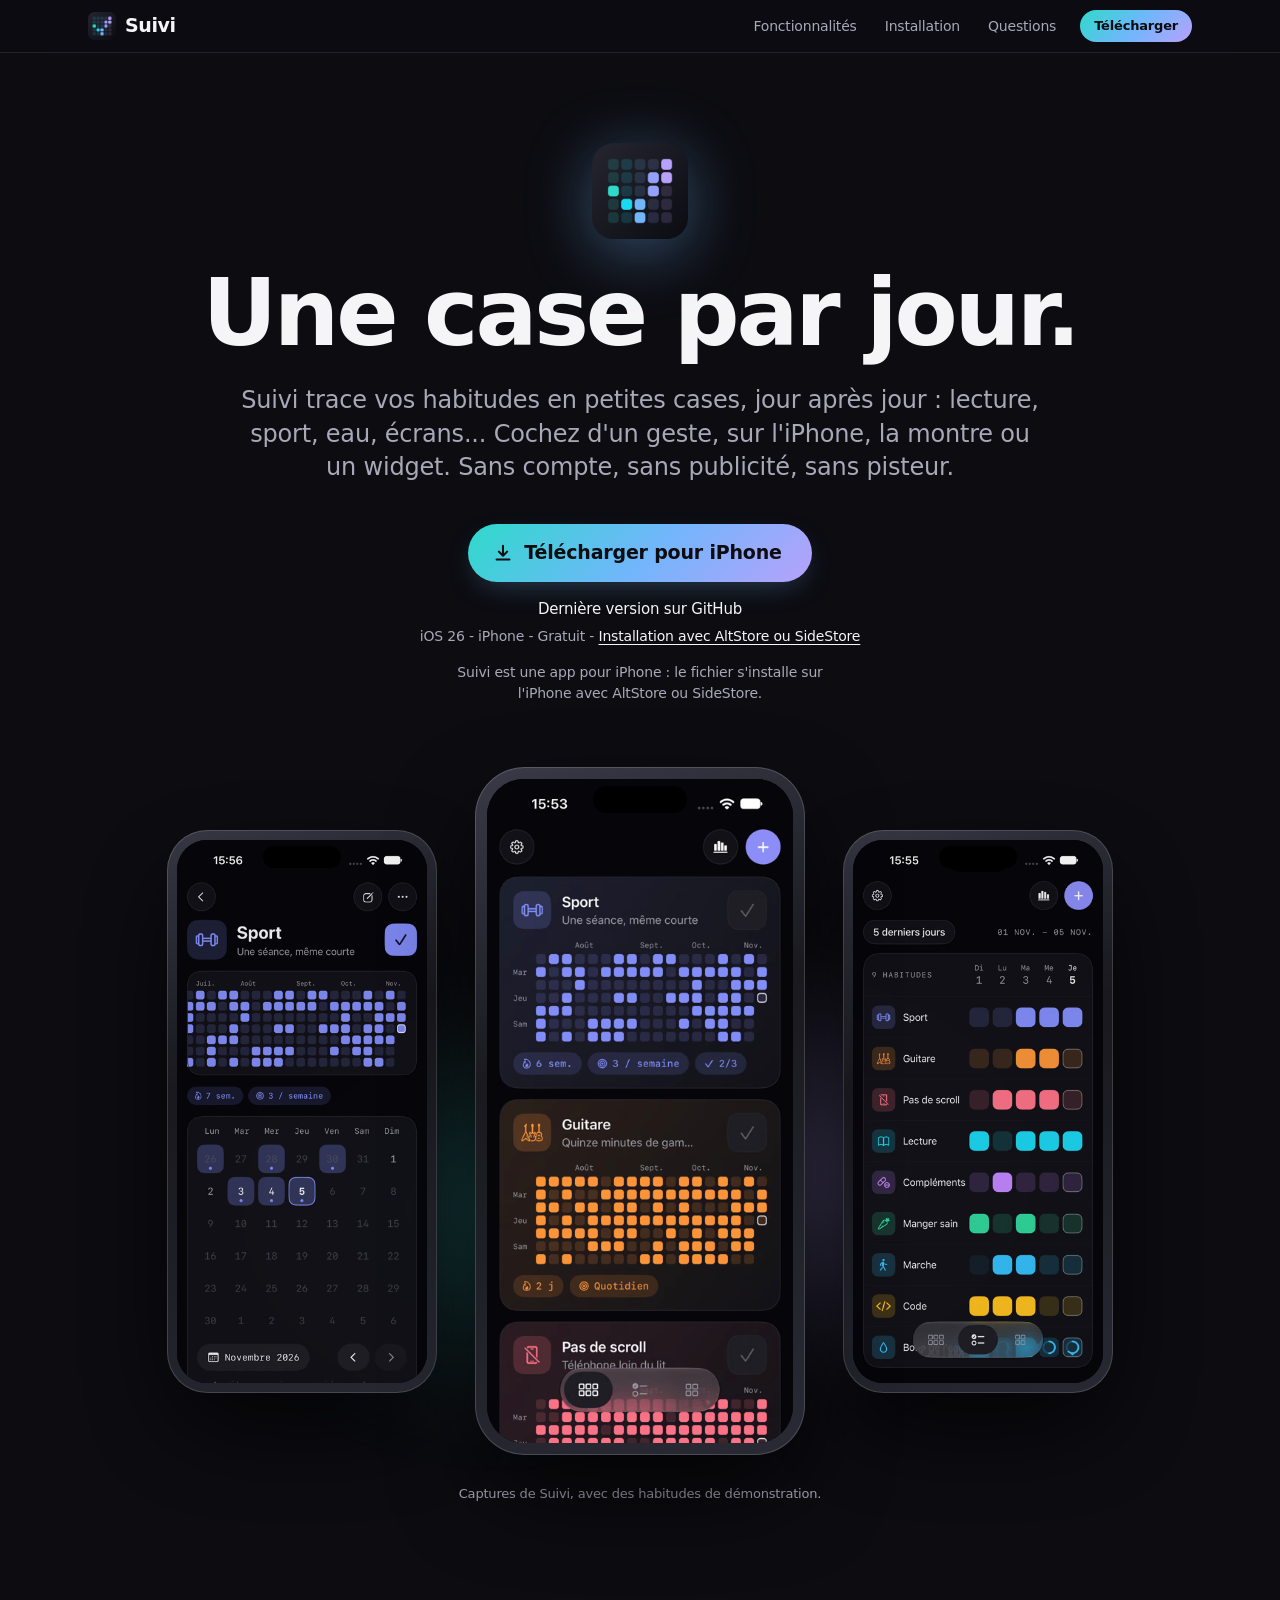
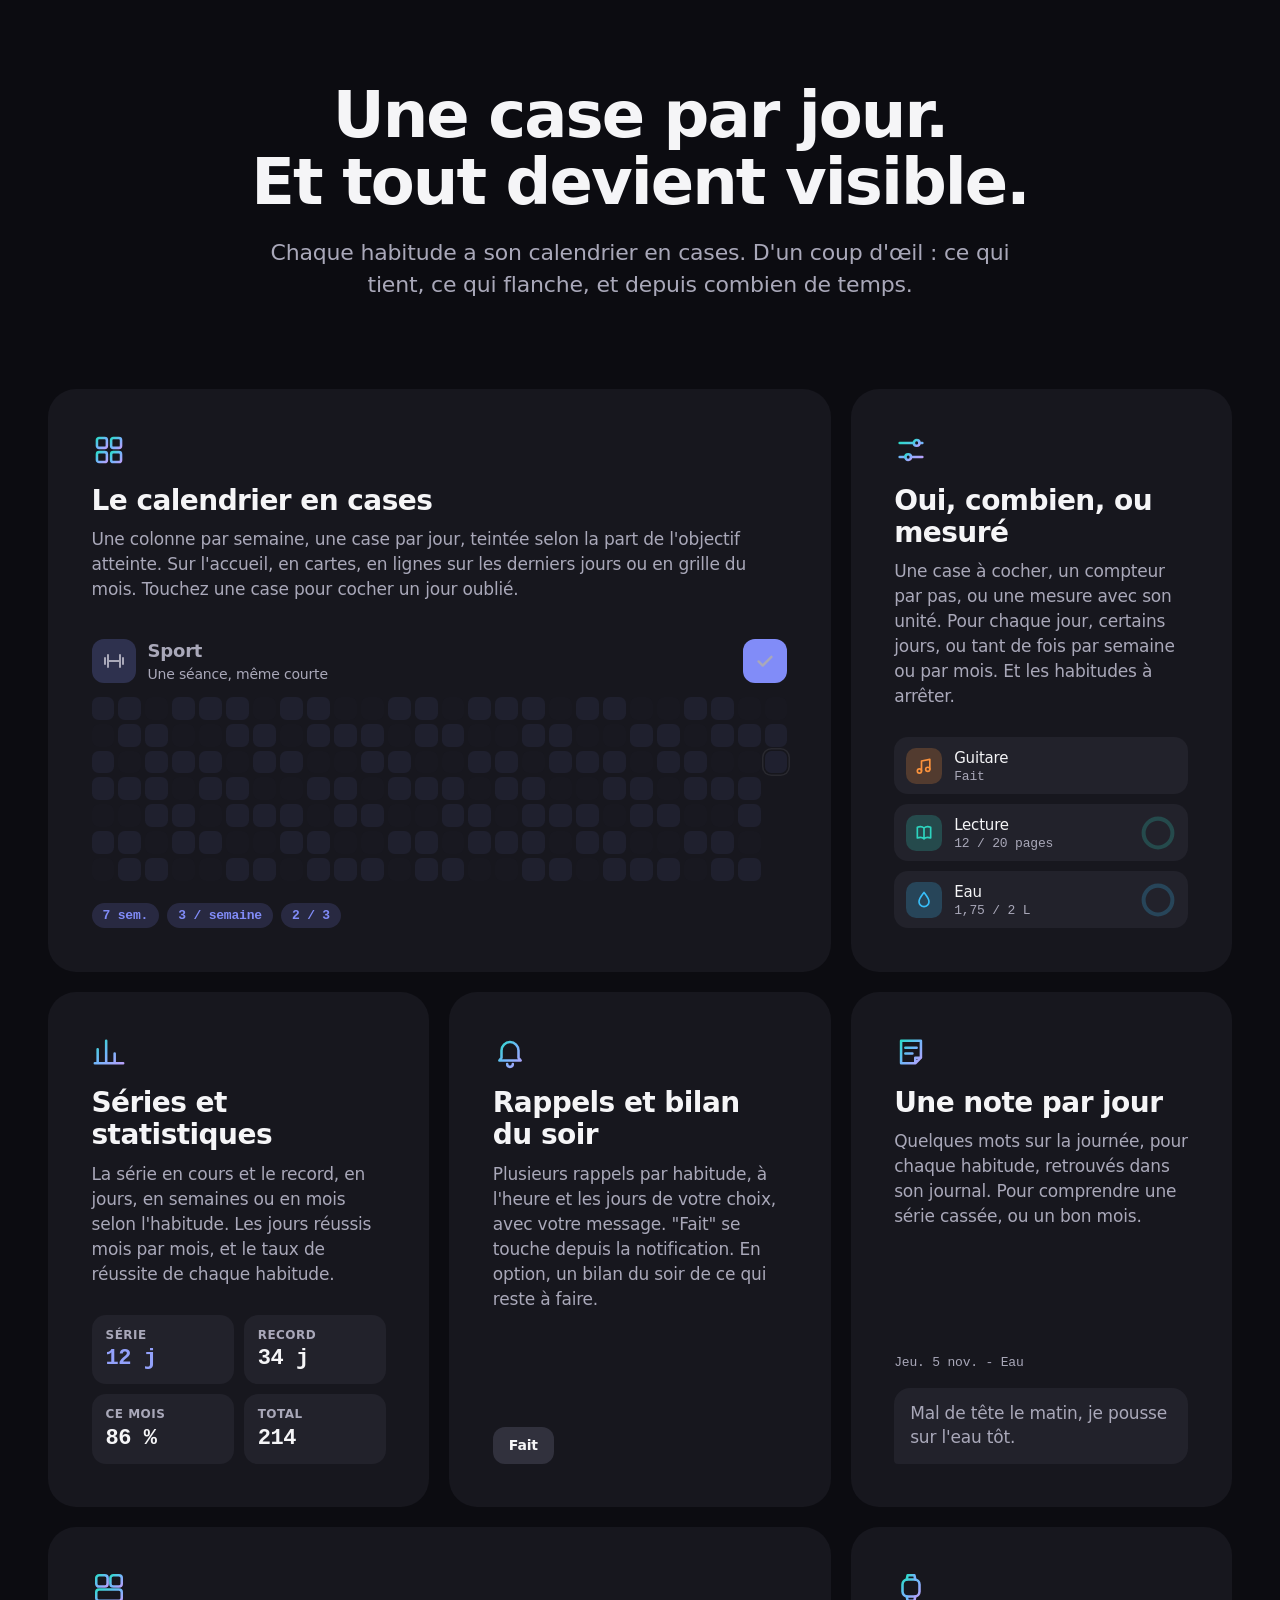
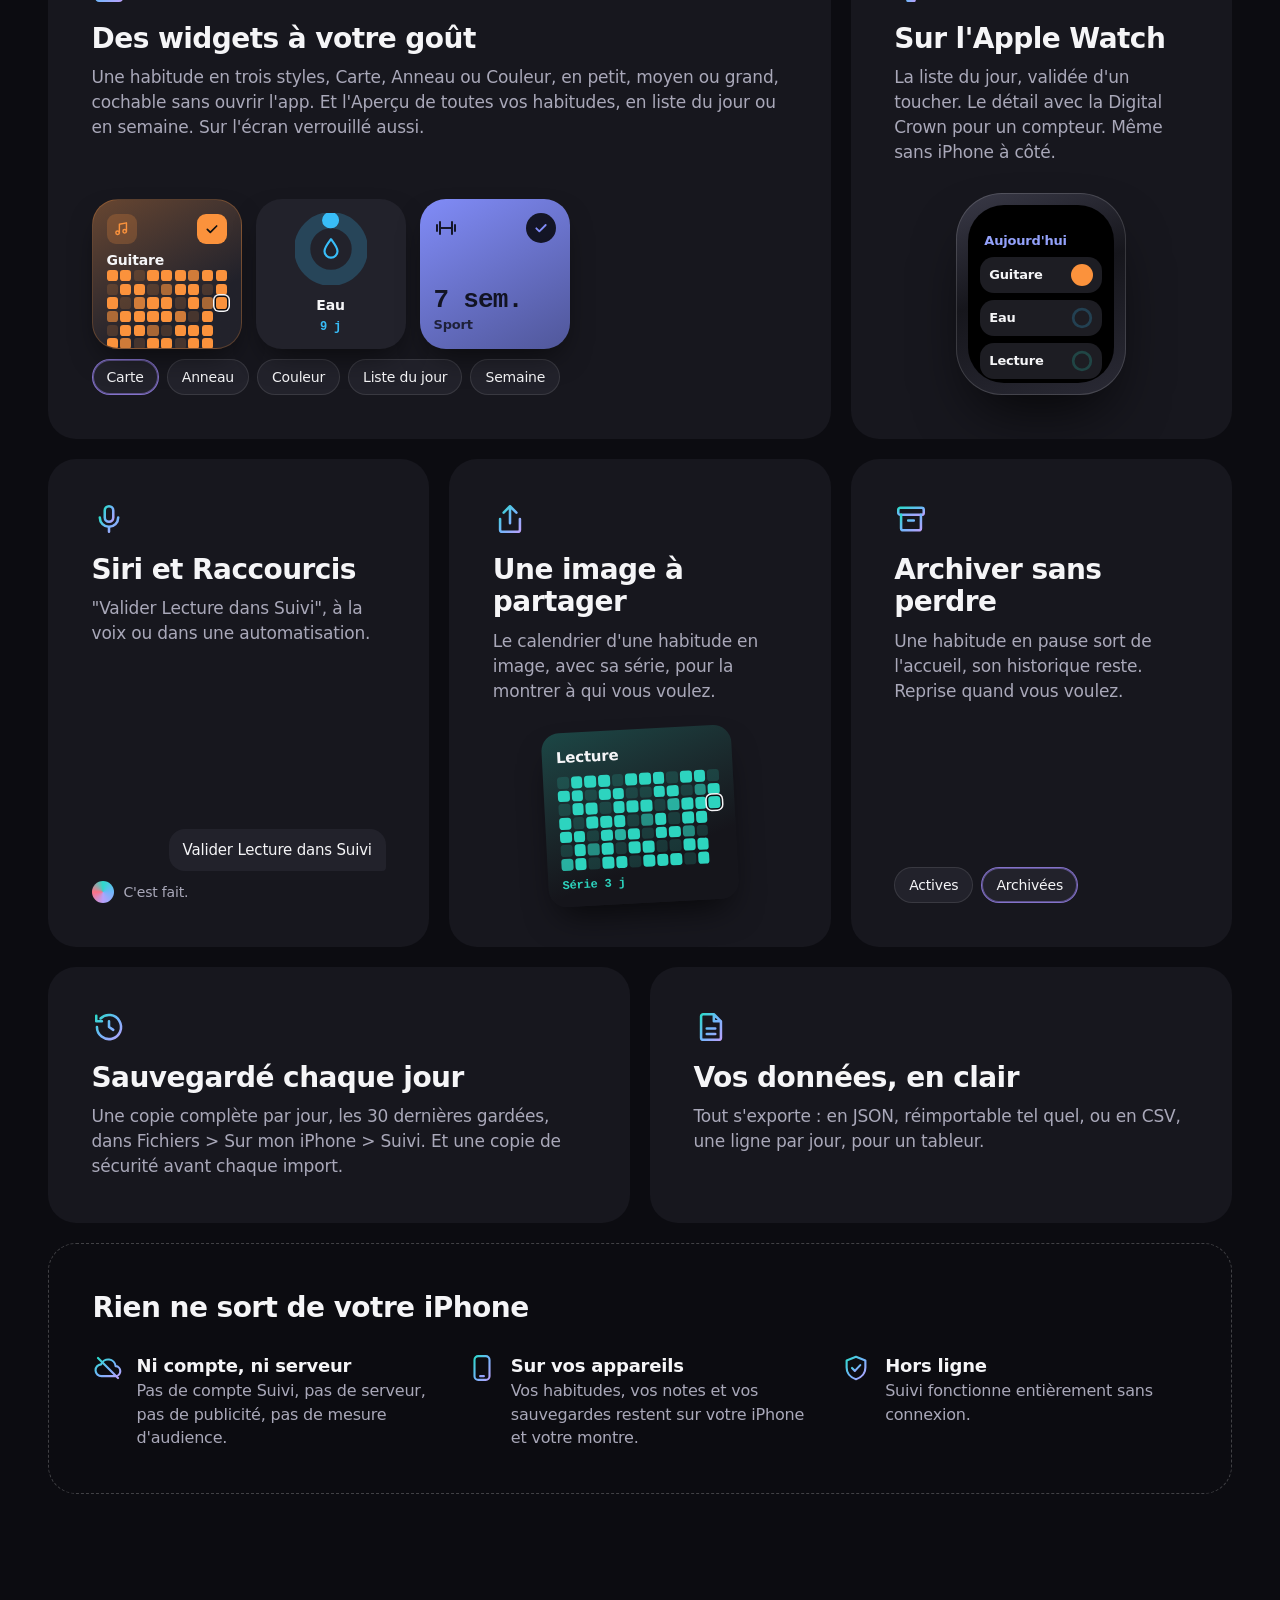
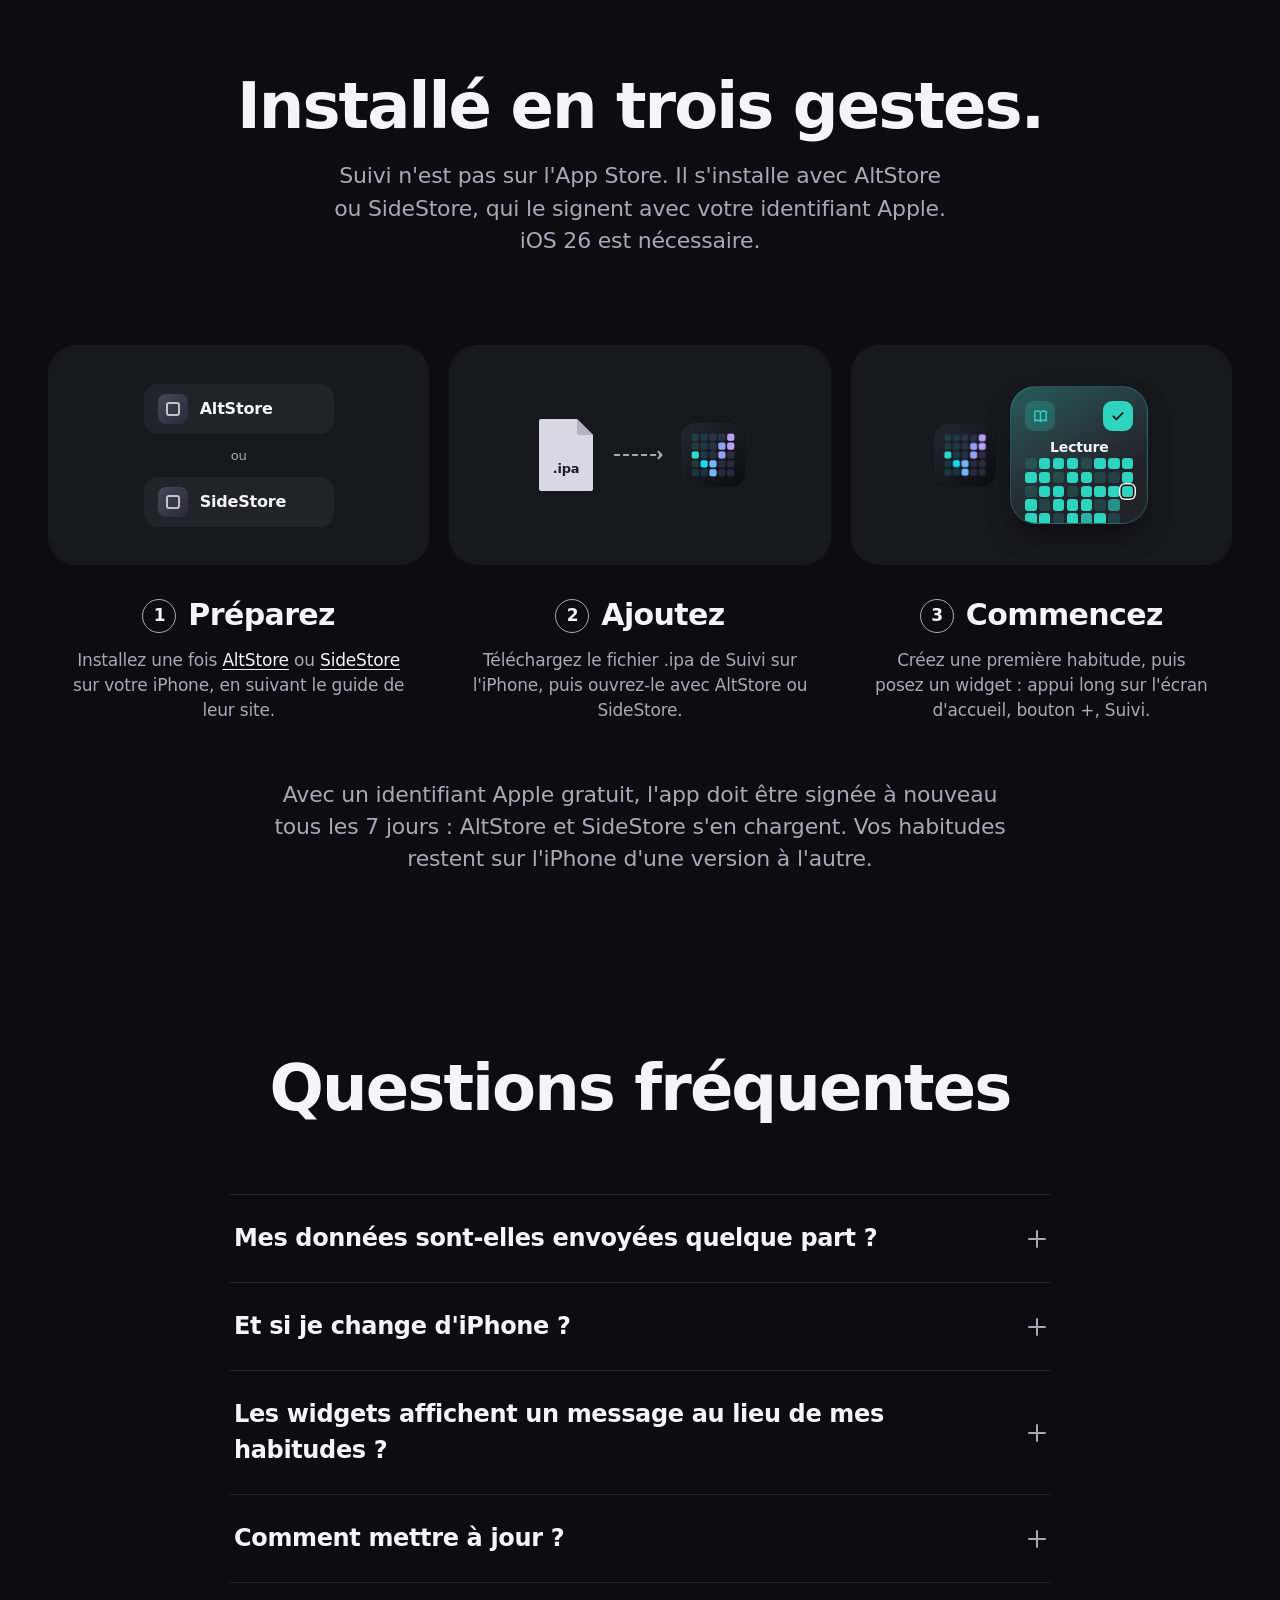
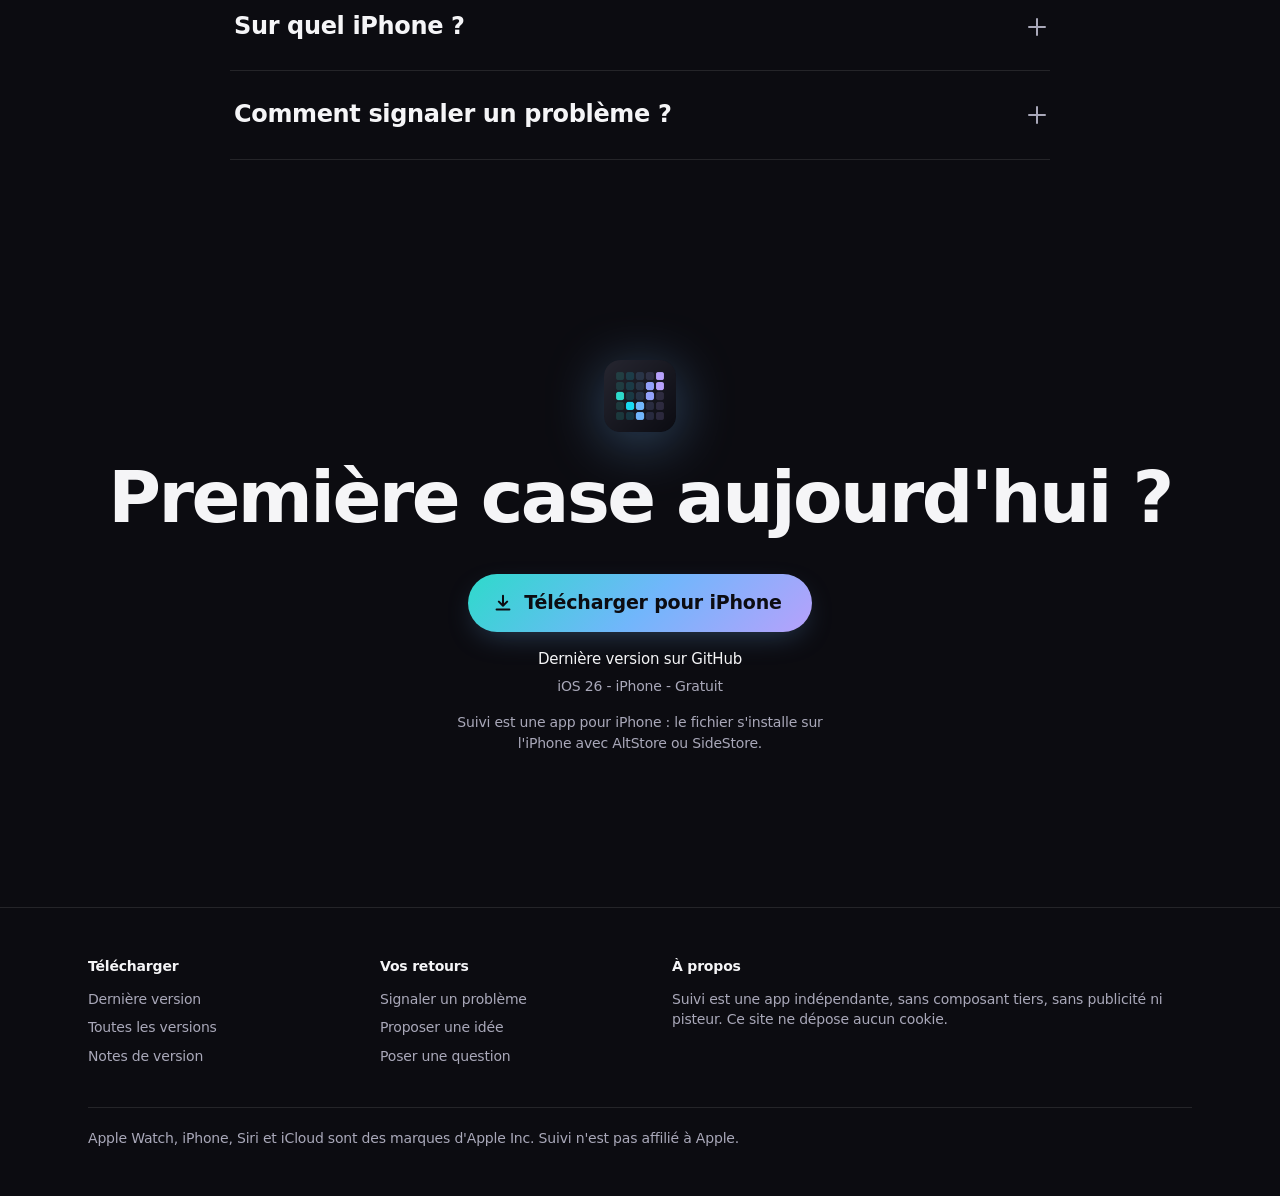
==== index.html @ 336c7216 "Site: Suivi website, versions page and issue forms" ====
<!doctype html>
<html lang="fr">
<head>
  <meta charset="utf-8">
  <meta name="viewport" content="width=device-width, initial-scale=1, viewport-fit=cover">
  <meta http-equiv="Content-Security-Policy" content="default-src 'self'; script-src 'self'; style-src 'self'; img-src 'self' data:; connect-src https://api.github.com; font-src 'self'; object-src 'none'; base-uri 'self'; form-action 'none'">
  <meta name="referrer" content="strict-origin-when-cross-origin">
  <title>Suivi - Vos habitudes, une case par jour</title>
  <meta name="description" content="Suivi trace vos habitudes sur iPhone, une case par jour : oui ou non, compteur ou mesure, séries, rappels, widgets et Apple Watch. Sans compte, sans publicité, sans pisteur.">
  <meta name="theme-color" content="#0c0c11">
  <meta name="color-scheme" content="dark">

  <link rel="icon" href="assets/img/favicon-32.png" type="image/png" sizes="32x32">
  <link rel="apple-touch-icon" href="assets/img/apple-touch-icon.png">

  <meta property="og:type" content="website">
  <meta property="og:locale" content="fr_FR">
  <meta property="og:site_name" content="Suivi">
  <meta property="og:title" content="Suivi - Vos habitudes, une case par jour">
  <meta property="og:description" content="Une case par jour. Tout devient visible. Vos habitudes sur iPhone, Apple Watch et en widgets.">
  <meta property="og:url" content="https://feltrincyril.github.io/Suivi-releases/">
  <meta property="og:image" content="https://feltrincyril.github.io/Suivi-releases/assets/img/og-image.png">
  <meta property="og:image:width" content="1200">
  <meta property="og:image:height" content="630">
  <meta property="og:image:alt" content="Icône de Suivi, une grille de cases colorées sur fond nuit, avec la phrase : Une case par jour. Tout devient visible.">
  <meta name="twitter:card" content="summary_large_image">

  <link rel="stylesheet" href="assets/css/site.css?v=1">
  <script src="assets/js/site.js?v=1" defer></script>
</head>
<body>
  <svg class="svg-defs" aria-hidden="true" focusable="false"><defs><linearGradient id="sv-grad" x1="0" y1="0" x2="1" y2="1"><stop offset="0" stop-color="#2edacb"/><stop offset=".5" stop-color="#71b6fb"/><stop offset="1" stop-color="#b7a1fb"/></linearGradient></defs></svg>
  <a class="skip" href="#contenu">Aller au contenu</a>

  <header class="nav" id="haut">
    <div class="nav-inner">
      <a class="nav-brand" href="#haut" aria-label="Suivi, retour en haut de la page">
        <img src="assets/img/suivi-icon.png" alt="" width="28" height="28">
        <span aria-hidden="true">Suivi</span>
      </a>
      <nav aria-label="Sections">
        <ul class="nav-links">
          <li><a href="#fonctionnalites">Fonctionnalités</a></li>
          <li><a href="#installation">Installation</a></li>
          <li><a href="#questions">Questions</a></li>
        </ul>
      </nav>
      <a class="nav-cta js-download" href="https://github.com/FELTRINCyril/Suivi-releases/releases/latest">Télécharger</a>
    </div>
  </header>

  <main id="contenu">

    <!-- ===== HERO ===== -->
    <section class="hero" aria-labelledby="titre-hero">
      <img class="hero-icon" src="assets/img/suivi-icon.png" alt="" width="96" height="96">
      <h1 id="titre-hero">Une case par jour.</h1>
      <p class="hero-sub">Suivi trace vos habitudes en petites cases, jour après jour : lecture, sport, eau, écrans... Cochez d'un geste, sur l'iPhone, la montre ou un widget. Sans compte, sans publicité, sans pisteur.</p>

      <div class="download">
        <a class="btn btn-primary js-download" href="https://github.com/FELTRINCyril/Suivi-releases/releases/latest">
          <svg class="btn-icon" viewBox="0 0 24 24" aria-hidden="true"><path d="M12 4v11m0 0-4.5-4.5M12 15l4.5-4.5M5 19h14"/></svg>
          Télécharger pour iPhone
        </a>
        <p class="download-meta js-download-meta">Dernière version sur GitHub</p>
        <p class="download-req">iOS 26 - iPhone - Gratuit - <a href="#installation">Installation avec AltStore ou SideStore</a></p>
        <p class="platform-note js-platform-note" hidden></p>
      </div>
    </section>

    <!-- ===== VISUEL PRINCIPAL (captures de l'app, données de démonstration) ===== -->
    <section class="showcase" aria-label="Aperçu de l'application">
      <div class="glow" aria-hidden="true"></div>
      <figure class="stage js-tilt" role="img" aria-label="Trois écrans d'iPhone. À gauche, la fiche de l'habitude Sport avec son historique et son calendrier. Au centre, l'accueil de Suivi avec les cartes Sport, Guitare et Pas de scroll. À droite, neuf habitudes sur les cinq derniers jours.">
        <div class="phone phone-side">
          <div class="scr">
            <picture>
              <source srcset="assets/captures/fiche.avif" type="image/avif">
              <source srcset="assets/captures/fiche.webp" type="image/webp">
              <img src="assets/captures/fiche.png" width="414" height="900" loading="lazy"
                   alt="La fiche de l'habitude Sport : six mois en cases, la série de 7 semaines et le calendrier du mois.">
            </picture>
          </div>
        </div>
        <div class="phone phone-main">
          <div class="scr">
            <picture>
              <source srcset="assets/captures/accueil.avif" type="image/avif">
              <source srcset="assets/captures/accueil.webp" type="image/webp">
              <img src="assets/captures/accueil.png" width="414" height="900"
                   alt="L'accueil de Suivi : une carte par habitude, avec ses cases et son bouton de validation.">
            </picture>
          </div>
        </div>
        <div class="phone phone-side">
          <div class="scr">
            <picture>
              <source srcset="assets/captures/derniers-jours.avif" type="image/avif">
              <source srcset="assets/captures/derniers-jours.webp" type="image/webp">
              <img src="assets/captures/derniers-jours.png" width="414" height="900" loading="lazy"
                   alt="La vue des cinq derniers jours : neuf habitudes, une ligne chacune, une case par jour.">
            </picture>
          </div>
        </div>
      </figure>
      <p class="showcase-note">Captures de Suivi, avec des habitudes de démonstration.</p>
    </section>

    <!-- ===== FONCTIONNALITES ===== -->
    <section class="features" id="fonctionnalites" aria-labelledby="titre-fonctionnalites">
      <div class="section-head">
        <h2 id="titre-fonctionnalites"><span class="line">Une case par jour.</span> <span class="line">Et tout devient visible.</span></h2>
        <p>Chaque habitude a son calendrier en cases. D'un coup d'œil : ce qui tient, ce qui flanche, et depuis combien de temps.</p>
      </div>

      <div class="tiles">

        <article class="tile tile-wide" data-reveal>
          <div class="tile-text">
            <svg class="tile-icon" viewBox="0 0 24 24" aria-hidden="true"><rect x="3.5" y="3.5" width="7" height="7" rx="1.5"/><rect x="13.5" y="3.5" width="7" height="7" rx="1.5"/><rect x="3.5" y="13.5" width="7" height="7" rx="1.5"/><rect x="13.5" y="13.5" width="7" height="7" rx="1.5"/></svg>
            <h3>Le calendrier en cases</h3>
            <p>Une colonne par semaine, une case par jour, teintée selon la part de l'objectif atteinte. Sur l'accueil, en cartes, en lignes sur les derniers jours ou en grille du mois. Touchez une case pour cocher un jour oublié.</p>
          </div>
          <div class="vis vis-heat h-indigo" aria-hidden="true">
            <div class="vh-head">
              <span class="vh-icon"><svg viewBox="0 0 24 24" aria-hidden="true"><path d="M3 9v6M6 6v12M18 6v12M21 9v6M6 12h12"/></svg></span>
              <span><b>Sport</b><span>Une séance, même courte</span></span>
              <span class="vh-done"><svg viewBox="0 0 24 24" aria-hidden="true"><path d="M5 12.5l4.5 4.5L19 7.5"/></svg></span>
            </div>
            <div class="hm"><i class="l4" style="--d:0"></i><i class="l0" style="--d:0"></i><i class="l4" style="--d:0"></i><i class="l2" style="--d:0"></i><i class="l0" style="--d:0"></i><i class="l4" style="--d:0"></i><i class="l0" style="--d:0"></i><i class="l4" style="--d:1"></i><i class="l4" style="--d:1"></i><i class="l0" style="--d:1"></i><i class="l4" style="--d:1"></i><i class="l0" style="--d:1"></i><i class="l3" style="--d:1"></i><i class="l4" style="--d:1"></i><i class="l0" style="--d:2"></i><i class="l4" style="--d:2"></i><i class="l3" style="--d:2"></i><i class="l4" style="--d:2"></i><i class="l4" style="--d:2"></i><i class="l0" style="--d:2"></i><i class="l4" style="--d:2"></i><i class="l4" style="--d:3"></i><i class="l0" style="--d:3"></i><i class="l4" style="--d:3"></i><i class="l0" style="--d:3"></i><i class="l2" style="--d:3"></i><i class="l4" style="--d:3"></i><i class="l0" style="--d:3"></i><i class="l4" style="--d:4"></i><i class="l0" style="--d:4"></i><i class="l4" style="--d:4"></i><i class="l4" style="--d:4"></i><i class="l0" style="--d:4"></i><i class="l4" style="--d:4"></i><i class="l0" style="--d:4"></i><i class="l4" style="--d:5"></i><i class="l4" style="--d:5"></i><i class="l0" style="--d:5"></i><i class="l3" style="--d:5"></i><i class="l4" style="--d:5"></i><i class="l0" style="--d:5"></i><i class="l4" style="--d:5"></i><i class="l0" style="--d:6"></i><i class="l4" style="--d:6"></i><i class="l4" style="--d:6"></i><i class="l0" style="--d:6"></i><i class="l4" style="--d:6"></i><i class="l0" style="--d:6"></i><i class="l4" style="--d:6"></i><i class="l4" style="--d:7"></i><i class="l0" style="--d:7"></i><i class="l2" style="--d:7"></i><i class="l0" style="--d:7"></i><i class="l4" style="--d:7"></i><i class="l4" style="--d:7"></i><i class="l0" style="--d:7"></i><i class="l4" style="--d:8"></i><i class="l4" style="--d:8"></i><i class="l0" style="--d:8"></i><i class="l4" style="--d:8"></i><i class="l0" style="--d:8"></i><i class="l4" style="--d:8"></i><i class="l4" style="--d:8"></i><i class="l0" style="--d:9"></i><i class="l3" style="--d:9"></i><i class="l0" style="--d:9"></i><i class="l4" style="--d:9"></i><i class="l4" style="--d:9"></i><i class="l0" style="--d:9"></i><i class="l4" style="--d:9"></i><i class="l0" style="--d:10"></i><i class="l4" style="--d:10"></i><i class="l4" style="--d:10"></i><i class="l0" style="--d:10"></i><i class="l4" style="--d:10"></i><i class="l0" style="--d:10"></i><i class="l4" style="--d:10"></i><i class="l2" style="--d:11"></i><i class="l0" style="--d:11"></i><i class="l4" style="--d:11"></i><i class="l4" style="--d:11"></i><i class="l0" style="--d:11"></i><i class="l4" style="--d:11"></i><i class="l0" style="--d:11"></i><i class="l4" style="--d:12"></i><i class="l4" style="--d:12"></i><i class="l0" style="--d:12"></i><i class="l4" style="--d:12"></i><i class="l0" style="--d:12"></i><i class="l4" style="--d:12"></i><i class="l3" style="--d:12"></i><i class="l0" style="--d:13"></i><i class="l4" style="--d:13"></i><i class="l0" style="--d:13"></i><i class="l4" style="--d:13"></i><i class="l4" style="--d:13"></i><i class="l0" style="--d:13"></i><i class="l4" style="--d:13"></i><i class="l4" style="--d:14"></i><i class="l0" style="--d:14"></i><i class="l4" style="--d:14"></i><i class="l0" style="--d:14"></i><i class="l4" style="--d:14"></i><i class="l2" style="--d:14"></i><i class="l0" style="--d:14"></i><i class="l4" style="--d:15"></i><i class="l0" style="--d:15"></i><i class="l4" style="--d:15"></i><i class="l4" style="--d:15"></i><i class="l0" style="--d:15"></i><i class="l4" style="--d:15"></i><i class="l0" style="--d:15"></i><i class="l3" style="--d:16"></i><i class="l4" style="--d:16"></i><i class="l0" style="--d:16"></i><i class="l4" style="--d:16"></i><i class="l3" style="--d:16"></i><i class="l4" style="--d:16"></i><i class="l4" style="--d:16"></i><i class="l0" style="--d:17"></i><i class="l4" style="--d:17"></i><i class="l4" style="--d:17"></i><i class="l0" style="--d:17"></i><i class="l4" style="--d:17"></i><i class="l0" style="--d:17"></i><i class="l2" style="--d:17"></i><i class="l4" style="--d:18"></i><i class="l0" style="--d:18"></i><i class="l4" style="--d:18"></i><i class="l0" style="--d:18"></i><i class="l4" style="--d:18"></i><i class="l4" style="--d:18"></i><i class="l0" style="--d:18"></i><i class="l4" style="--d:19"></i><i class="l0" style="--d:19"></i><i class="l4" style="--d:19"></i><i class="l4" style="--d:19"></i><i class="l0" style="--d:19"></i><i class="l3" style="--d:19"></i><i class="l4" style="--d:19"></i><i class="l0" style="--d:20"></i><i class="l4" style="--d:20"></i><i class="l0" style="--d:20"></i><i class="l4" style="--d:20"></i><i class="l4" style="--d:20"></i><i class="l0" style="--d:20"></i><i class="l4" style="--d:20"></i><i class="l0" style="--d:21"></i><i class="l4" style="--d:21"></i><i class="l4" style="--d:21"></i><i class="l0" style="--d:21"></i><i class="l2" style="--d:21"></i><i class="l0" style="--d:21"></i><i class="l4" style="--d:21"></i><i class="l4" style="--d:22"></i><i class="l0" style="--d:22"></i><i class="l4" style="--d:22"></i><i class="l4" style="--d:22"></i><i class="l0" style="--d:22"></i><i class="l4" style="--d:22"></i><i class="l0" style="--d:22"></i><i class="l4" style="--d:23"></i><i class="l4" style="--d:23"></i><i class="l0" style="--d:23"></i><i class="l3" style="--d:23"></i><i class="l0" style="--d:23"></i><i class="l4" style="--d:23"></i><i class="l4" style="--d:23"></i><i class="l0" style="--d:24"></i><i class="l4" style="--d:24"></i><i class="l0" style="--d:24"></i><i class="l4" style="--d:24"></i><i class="l4" style="--d:24"></i><i class="l0" style="--d:24"></i><i class="l4" style="--d:24"></i><i class="l0" style="--d:25"></i><i class="l4" style="--d:25"></i><i class="l4 now" style="--d:25"></i><i class="later" style="--d:25"></i><i class="later" style="--d:25"></i><i class="later" style="--d:25"></i><i class="later" style="--d:25"></i></div>
            <p class="vh-chips"><span>7 sem.</span><span>3 / semaine</span><span>2 / 3</span></p>
          </div>
        </article>

        <article class="tile" data-reveal>
          <div class="tile-text">
            <svg class="tile-icon" viewBox="0 0 24 24" aria-hidden="true"><path d="M4 7h10M18 7h2M4 17h4M12 17h8"/><circle cx="16" cy="7" r="2"/><circle cx="10" cy="17" r="2"/></svg>
            <h3>Oui, combien, ou mesuré</h3>
            <p>Une case à cocher, un compteur par pas, ou une mesure avec son unité. Pour chaque jour, certains jours, ou tant de fois par semaine ou par mois. Et les habitudes à arrêter.</p>
          </div>
          <div class="vis vis-kinds" aria-hidden="true">
            <div class="vk-row h-orange"><span class="vh-icon"><svg viewBox="0 0 24 24" aria-hidden="true"><path d="M9 18V6l10-2v12"/><circle cx="6.5" cy="18" r="2.5"/><circle cx="16.5" cy="16" r="2.5"/></svg></span><span class="vk-lines">Guitare<span>Fait</span></span><span class="vk-check is-on"><svg viewBox="0 0 24 24" aria-hidden="true"><path d="M5 12.5l4.5 4.5L19 7.5"/></svg></span></div>
            <div class="vk-row h-teal"><span class="vh-icon"><svg viewBox="0 0 24 24" aria-hidden="true"><path d="M4 5c3-1 6-1 8 1 2-2 5-2 8-1v13c-3-1-6-1-8 1-2-2-5-2-8-1zM12 6v13"/></svg></span><span class="vk-lines">Lecture<span>12 / 20 pages</span></span><svg class="sring " viewBox="0 0 40 40" aria-hidden="true"><circle class="sring-bg" cx="20" cy="20" r="16"/><circle class="sring-fg" cx="20" cy="20" r="16" pathLength="100" style="--off:40"/></svg></div>
            <div class="vk-row h-sky"><span class="vh-icon"><svg viewBox="0 0 24 24" aria-hidden="true"><path d="M12 3c3 4 6 7.5 6 11a6 6 0 0 1-12 0c0-3.5 3-7 6-11z"/></svg></span><span class="vk-lines">Eau<span>1,75 / 2 L</span></span><svg class="sring " viewBox="0 0 40 40" aria-hidden="true"><circle class="sring-bg" cx="20" cy="20" r="16"/><circle class="sring-fg" cx="20" cy="20" r="16" pathLength="100" style="--off:12"/></svg></div>
          </div>
        </article>

        <article class="tile" data-reveal>
          <div class="tile-text">
            <svg class="tile-icon" viewBox="0 0 24 24" aria-hidden="true"><path d="M4 20V10M10 20V4M16 20v-7M22 20H2"/></svg>
            <h3>Séries et statistiques</h3>
            <p>La série en cours et le record, en jours, en semaines ou en mois selon l'habitude. Les jours réussis mois par mois, et le taux de réussite de chaque habitude.</p>
          </div>
          <div class="vis vis-stats" aria-hidden="true">
            <span class="vs-chip is-main"><span>Série</span><b>12 j</b></span>
            <span class="vs-chip"><span>Record</span><b>34 j</b></span>
            <span class="vs-chip"><span>Ce mois</span><b>86 %</b></span>
            <span class="vs-chip"><span>Total</span><b>214</b></span>
          </div>
        </article>

        <article class="tile" data-reveal>
          <div class="tile-text">
            <svg class="tile-icon" viewBox="0 0 24 24" aria-hidden="true"><path d="M6 16V11a6 6 0 0 1 12 0v5l1.5 2h-15zM10 20.5a2 2 0 0 0 4 0"/></svg>
            <h3>Rappels et bilan du soir</h3>
            <p>Plusieurs rappels par habitude, à l'heure et les jours de votre choix, avec votre message. "Fait" se touche depuis la notification. En option, un bilan du soir de ce qui reste à faire.</p>
          </div>
          <div class="vis vis-remind" aria-hidden="true">
            <div class="vr-note">
              <img src="assets/img/suivi-icon.png" alt="" width="30" height="30" loading="lazy">
              <p><em>21:00</em><b>Lecture</b>20 pages avant de dormir.</p>
            </div>
            <span class="vr-action">Fait</span>
          </div>
        </article>

        <article class="tile" data-reveal>
          <div class="tile-text">
            <svg class="tile-icon" viewBox="0 0 24 24" aria-hidden="true"><path d="M5 4h14v12l-4 4H5zM15 20v-4h4M8 9h8M8 13h5"/></svg>
            <h3>Une note par jour</h3>
            <p>Quelques mots sur la journée, pour chaque habitude, retrouvés dans son journal. Pour comprendre une série cassée, ou un bon mois.</p>
          </div>
          <div class="vis vis-notes" aria-hidden="true">
            <span class="vn-day">Jeu. 5 nov. - Eau</span>
            <p class="vn-text">Mal de tête le matin, je pousse sur l'eau tôt.</p>
          </div>
        </article>

        <article class="tile tile-wide" data-reveal>
          <div class="tile-text">
            <svg class="tile-icon" viewBox="0 0 24 24" aria-hidden="true"><rect x="3" y="3" width="8" height="8" rx="2"/><rect x="13" y="3" width="8" height="8" rx="2"/><rect x="3" y="13" width="18" height="8" rx="2"/></svg>
            <h3>Des widgets à votre goût</h3>
            <p>Une habitude en trois styles, Carte, Anneau ou Couleur, en petit, moyen ou grand, cochable sans ouvrir l'app. Et l'Aperçu de toutes vos habitudes, en liste du jour ou en semaine. Sur l'écran verrouillé aussi.</p>
          </div>
          <div class="vis" aria-hidden="true">
            <div class="vw-row">
              <div class="vw vw-card h-orange">
                <div class="vw-top"><span class="vh-icon"><svg viewBox="0 0 24 24" aria-hidden="true"><path d="M9 18V6l10-2v12"/><circle cx="6.5" cy="18" r="2.5"/><circle cx="16.5" cy="16" r="2.5"/></svg></span><span class="vh-done"><svg viewBox="0 0 24 24" aria-hidden="true"><path d="M5 12.5l4.5 4.5L19 7.5"/></svg></span></div>
                <span class="vw-name">Guitare</span>
                <div class="hm"><i class="l4"></i><i class="l0"></i><i class="l4"></i><i class="l2"></i><i class="l0"></i><i class="l4"></i><i class="l4"></i><i class="l4"></i><i class="l4"></i><i class="l0"></i><i class="l4"></i><i class="l4"></i><i class="l3"></i><i class="l4"></i><i class="l0"></i><i class="l4"></i><i class="l3"></i><i class="l4"></i><i class="l4"></i><i class="l0"></i><i class="l4"></i><i class="l4"></i><i class="l0"></i><i class="l4"></i><i class="l4"></i><i class="l2"></i><i class="l4"></i><i class="l0"></i><i class="l4"></i><i class="l2"></i><i class="l4"></i><i class="l4"></i><i class="l0"></i><i class="l4"></i><i class="l4"></i><i class="l4"></i><i class="l4"></i><i class="l0"></i><i class="l3"></i><i class="l4"></i><i class="l0"></i><i class="l4"></i><i class="l3"></i><i class="l4"></i><i class="l4"></i><i class="l0"></i><i class="l4"></i><i class="l4"></i><i class="l4"></i><i class="l4"></i><i class="l0"></i><i class="l2"></i><i class="l4"></i><i class="l4"></i><i class="l4"></i><i class="l0"></i><i class="l4"></i><i class="l4"></i><i class="l4 now"></i><i class="later"></i><i class="later"></i><i class="later"></i><i class="later"></i></div>
              </div>
              <div class="vw vw-ring h-sky">
                <span class="sr-wrap"><svg class="sring " viewBox="0 0 40 40" aria-hidden="true"><circle class="sring-bg" cx="20" cy="20" r="16"/><circle class="sring-fg" cx="20" cy="20" r="16" pathLength="100" style="--off:25"/></svg><span class="sr-in"><svg viewBox="0 0 24 24" aria-hidden="true"><path d="M12 3c3 4 6 7.5 6 11a6 6 0 0 1-12 0c0-3.5 3-7 6-11z"/></svg></span></span>
                <span class="vw-name">Eau</span>
                <small>9 j</small>
              </div>
              <div class="vw vw-color h-indigo is-dark">
                <div class="vw-top"><span class="vw-glyph"><svg viewBox="0 0 24 24" aria-hidden="true"><path d="M3 9v6M6 6v12M18 6v12M21 9v6M6 12h12"/></svg></span><span class="vw-check"><svg viewBox="0 0 24 24" aria-hidden="true"><path d="M5 12.5l4.5 4.5L19 7.5"/></svg></span></div>
                <span class="vw-big">7 sem.</span>
                <span class="vw-name">Sport</span>
              </div>
            </div>
            <p class="chips vw-styles"><span class="chip chip-on">Carte</span><span class="chip">Anneau</span><span class="chip">Couleur</span><span class="chip">Liste du jour</span><span class="chip">Semaine</span></p>
          </div>
        </article>

        <article class="tile" data-reveal>
          <div class="tile-text">
            <svg class="tile-icon" viewBox="0 0 24 24" aria-hidden="true"><rect x="6" y="6" width="12" height="12" rx="3.5"/><path d="M9 6l.6-3h4.8l.6 3M9 18l.6 3h4.8l.6-3"/></svg>
            <h3>Sur l'Apple Watch</h3>
            <p>La liste du jour, validée d'un toucher. Le détail avec la Digital Crown pour un compteur. Même sans iPhone à côté.</p>
          </div>
          <div class="vis vis-watch" aria-hidden="true">
            <div class="watch"><div class="watch-scr">
              <p>Aujourd'hui</p>
              <span class="wt-row h-orange">Guitare<i class="wt-dot"></i></span>
              <span class="wt-row h-sky">Eau<svg class="sring " viewBox="0 0 40 40" aria-hidden="true"><circle class="sring-bg" cx="20" cy="20" r="16"/><circle class="sring-fg" cx="20" cy="20" r="16" pathLength="100" style="--off:12"/></svg></span>
              <span class="wt-row h-teal">Lecture<svg class="sring " viewBox="0 0 40 40" aria-hidden="true"><circle class="sring-bg" cx="20" cy="20" r="16"/><circle class="sring-fg" cx="20" cy="20" r="16" pathLength="100" style="--off:100"/></svg></span>
            </div></div>
          </div>
        </article>

        <article class="tile tile-plain" data-reveal>
          <svg class="tile-icon" viewBox="0 0 24 24" aria-hidden="true"><rect x="9" y="3" width="6" height="11" rx="3"/><path d="M5.5 11a6.5 6.5 0 0 0 13 0M12 17.5V21"/></svg>
          <h3>Siri et Raccourcis</h3>
          <p>"Valider Lecture dans Suivi", à la voix ou dans une automatisation.</p>
          <div class="vis vis-siri" aria-hidden="true">
            <span class="vsi-say">Valider Lecture dans Suivi</span>
            <span class="vsi-ok"><i></i>C'est fait.</span>
          </div>
        </article>

        <article class="tile tile-plain" data-reveal>
          <svg class="tile-icon" viewBox="0 0 24 24" aria-hidden="true"><path d="M12 3v12M7.5 7.5 12 3l4.5 4.5M5 12v7.5A1.5 1.5 0 0 0 6.5 21h11a1.5 1.5 0 0 0 1.5-1.5V12"/></svg>
          <h3>Une image à partager</h3>
          <p>Le calendrier d'une habitude en image, avec sa série, pour la montrer à qui vous voulez.</p>
          <div class="vis vis-share" aria-hidden="true">
            <div class="vsh-card h-teal"><b>Lecture</b><div class="hm"><i class="l0"></i><i class="l4"></i><i class="l0"></i><i class="l4"></i><i class="l4"></i><i class="l0"></i><i class="l3"></i><i class="l4"></i><i class="l4"></i><i class="l4"></i><i class="l0"></i><i class="l4"></i><i class="l4"></i><i class="l4"></i><i class="l4"></i><i class="l0"></i><i class="l4"></i><i class="l4"></i><i class="l0"></i><i class="l2"></i><i class="l0"></i><i class="l4"></i><i class="l4"></i><i class="l0"></i><i class="l4"></i><i class="l4"></i><i class="l4"></i><i class="l4"></i><i class="l0"></i><i class="l4"></i><i class="l4"></i><i class="l4"></i><i class="l3"></i><i class="l0"></i><i class="l4"></i><i class="l4"></i><i class="l0"></i><i class="l4"></i><i class="l0"></i><i class="l4"></i><i class="l4"></i><i class="l0"></i><i class="l4"></i><i class="l0"></i><i class="l4"></i><i class="l2"></i><i class="l0"></i><i class="l4"></i><i class="l4"></i><i class="l4"></i><i class="l4"></i><i class="l0"></i><i class="l4"></i><i class="l4"></i><i class="l0"></i><i class="l4"></i><i class="l0"></i><i class="l4"></i><i class="l3"></i><i class="l0"></i><i class="l4"></i><i class="l0"></i><i class="l4"></i><i class="l4"></i><i class="l0"></i><i class="l4"></i><i class="l4"></i><i class="l2"></i><i class="l4"></i><i class="l0"></i><i class="l4"></i><i class="l2"></i><i class="l4"></i><i class="l4"></i><i class="l0"></i><i class="l4"></i><i class="l4"></i><i class="l0"></i><i class="l4"></i><i class="l4 now"></i><i class="later"></i><i class="later"></i><i class="later"></i><i class="later"></i></div><small>Série 3 j</small></div>
          </div>
        </article>

        <article class="tile tile-plain" data-reveal>
          <svg class="tile-icon" viewBox="0 0 24 24" aria-hidden="true"><rect x="3" y="4" width="18" height="5" rx="1.5"/><path d="M5 9v9.5A1.5 1.5 0 0 0 6.5 20h11a1.5 1.5 0 0 0 1.5-1.5V9M10 13h4"/></svg>
          <h3>Archiver sans perdre</h3>
          <p>Une habitude en pause sort de l'accueil, son historique reste. Reprise quand vous voulez.</p>
          <div class="vis vis-archive chips" aria-hidden="true">
            <span class="chip">Actives</span><span class="chip chip-on">Archivées</span>
          </div>
        </article>

        <article class="tile tile-plain tile-half" data-reveal>
          <svg class="tile-icon" viewBox="0 0 24 24" aria-hidden="true"><path d="M3.5 12a8.5 8.5 0 1 0 2.5-6M3 4v4h4M12 8v4l3 2"/></svg>
          <h3>Sauvegardé chaque jour</h3>
          <p>Une copie complète par jour, les 30 dernières gardées, dans Fichiers &gt; Sur mon iPhone &gt; Suivi. Et une copie de sécurité avant chaque import.</p>
        </article>

        <article class="tile tile-plain tile-half" data-reveal>
          <svg class="tile-icon" viewBox="0 0 24 24" aria-hidden="true"><path d="M14 3H6.5A1.5 1.5 0 0 0 5 4.5v15A1.5 1.5 0 0 0 6.5 21h11a1.5 1.5 0 0 0 1.5-1.5V8zM14 3v5h5M9 13h6M9 17h6"/></svg>
          <h3>Vos données, en clair</h3>
          <p>Tout s'exporte : en JSON, réimportable tel quel, ou en CSV, une ligne par jour, pour un tableur.</p>
        </article>
      </div>

      <div class="soon" data-reveal>
        <h3 class="soon-title">Rien ne sort de votre iPhone</h3>
        <ul class="soon-list soon-brand">
          <li>
            <svg viewBox="0 0 24 24" aria-hidden="true"><path d="M7 18.5h10.5a4 4 0 0 0 .6-8 6 6 0 0 0-11.6-1.4A4.7 4.7 0 0 0 7 18.5z"/><path d="M4 4l16 16"/></svg>
            <span><b>Ni compte, ni serveur</b>Pas de compte Suivi, pas de serveur, pas de publicité, pas de mesure d'audience.</span>
          </li>
          <li>
            <svg viewBox="0 0 24 24" aria-hidden="true"><rect x="6" y="2.5" width="12" height="19" rx="3"/><path d="M10.5 18.5h3"/></svg>
            <span><b>Sur vos appareils</b>Vos habitudes, vos notes et vos sauvegardes restent sur votre iPhone et votre montre.</span>
          </li>
          <li>
            <svg viewBox="0 0 24 24" aria-hidden="true"><path d="M12 3 4.5 6v5.5c0 4.7 3.2 8.2 7.5 9.5 4.3-1.3 7.5-4.8 7.5-9.5V6z"/><path d="m8.8 12 2.3 2.3 4.3-4.6"/></svg>
            <span><b>Hors ligne</b>Suivi fonctionne entièrement sans connexion.</span>
          </li>
        </ul>
      </div>
    </section>

    <!-- ===== INSTALLATION ===== -->
    <section class="install" id="installation" aria-labelledby="titre-installation">
      <div class="section-head">
        <h2 id="titre-installation">Installé en trois gestes.</h2>
        <p>Suivi n'est pas sur l'App Store. Il s'installe avec AltStore ou SideStore, qui le signent avec votre identifiant Apple. <span class="nw">iOS 26</span> est nécessaire.</p>
      </div>

      <ol class="steps">
        <li class="step" data-reveal>
          <div class="step-vis" aria-hidden="true">
            <div class="stores">
              <span class="store"><i></i>AltStore</span>
              <span class="store-or">ou</span>
              <span class="store"><i></i>SideStore</span>
            </div>
          </div>
          <h3><span class="step-n" aria-hidden="true">1</span>Préparez</h3>
          <p>Installez une fois <a href="https://altstore.io/" rel="noopener">AltStore</a> ou <a href="https://sidestore.io/" rel="noopener">SideStore</a> sur votre iPhone, en suivant le guide de leur site.</p>
        </li>
        <li class="step" data-reveal>
          <div class="step-vis step-drag" aria-hidden="true">
            <svg viewBox="0 0 64 80" class="ipa"><path d="M6 4h36l16 16v54a2 2 0 0 1-2 2H6a2 2 0 0 1-2-2V6a2 2 0 0 1 2-2z"/><path d="M42 4v14a2 2 0 0 0 2 2h14z"/><text x="31" y="58" text-anchor="middle">.ipa</text></svg>
            <svg viewBox="0 0 60 20" class="drag-arrow"><path d="M2 10h52m0 0-7-7m7 7-7 7"/></svg>
            <img src="assets/img/suivi-icon.png" alt="" width="64" height="64" loading="lazy">
          </div>
          <h3><span class="step-n" aria-hidden="true">2</span>Ajoutez</h3>
          <p>Téléchargez le fichier .ipa de Suivi sur l'iPhone, puis ouvrez-le avec AltStore ou SideStore.</p>
        </li>
        <li class="step" data-reveal>
          <div class="step-vis step-home" aria-hidden="true">
            <img src="assets/img/suivi-icon.png" alt="" width="62" height="62" loading="lazy">
            <div class="vw vw-card h-teal">
              <div class="vw-top"><span class="vh-icon"><svg viewBox="0 0 24 24" aria-hidden="true"><path d="M4 5c3-1 6-1 8 1 2-2 5-2 8-1v13c-3-1-6-1-8 1-2-2-5-2-8-1zM12 6v13"/></svg></span><span class="vh-done"><svg viewBox="0 0 24 24" aria-hidden="true"><path d="M5 12.5l4.5 4.5L19 7.5"/></svg></span></div>
              <span class="vw-name">Lecture</span>
              <div class="hm"><i class="l0"></i><i class="l4"></i><i class="l0"></i><i class="l4"></i><i class="l4"></i><i class="l0"></i><i class="l3"></i><i class="l4"></i><i class="l4"></i><i class="l4"></i><i class="l0"></i><i class="l4"></i><i class="l4"></i><i class="l4"></i><i class="l4"></i><i class="l0"></i><i class="l4"></i><i class="l4"></i><i class="l0"></i><i class="l2"></i><i class="l0"></i><i class="l4"></i><i class="l4"></i><i class="l0"></i><i class="l4"></i><i class="l4"></i><i class="l4"></i><i class="l4"></i><i class="l0"></i><i class="l4"></i><i class="l4"></i><i class="l4"></i><i class="l3"></i><i class="l0"></i><i class="l4"></i><i class="l4"></i><i class="l0"></i><i class="l4"></i><i class="l0"></i><i class="l4"></i><i class="l4"></i><i class="l0"></i><i class="l4"></i><i class="l0"></i><i class="l4"></i><i class="l2"></i><i class="l0"></i><i class="l4"></i><i class="l4"></i><i class="l4"></i><i class="l4"></i><i class="l4 now"></i><i class="later"></i><i class="later"></i><i class="later"></i><i class="later"></i></div>
            </div>
          </div>
          <h3><span class="step-n" aria-hidden="true">3</span>Commencez</h3>
          <p>Créez une première habitude, puis posez un widget : appui long sur l'écran d'accueil, bouton +, Suivi.</p>
        </li>
      </ol>

      <p class="install-after">Avec un identifiant Apple gratuit, l'app doit être signée à nouveau tous les <span class="nw">7 jours :</span> AltStore et SideStore s'en chargent. Vos habitudes restent sur l'iPhone d'une version à l'autre.</p>
    </section>

    <!-- ===== QUESTIONS ===== -->
    <section class="faq" id="questions" aria-labelledby="titre-questions">
      <div class="section-head">
        <h2 id="titre-questions">Questions fréquentes</h2>
      </div>

      <div class="accordion">
        <div class="qa">
          <h3><button type="button" aria-expanded="true" aria-controls="r1" id="q1"><span class="qa-q">Mes données sont-elles envoyées quelque <span class="nw">part ?</span></span><span class="qa-sign" aria-hidden="true"></span></button></h3>
          <div class="qa-body" id="r1" role="region" aria-labelledby="q1">
            <p>Non. Rien n'est envoyé au développeur de Suivi : pas de compte à créer, pas de serveur, pas de publicité, pas de mesure d'audience. Vos habitudes, vos notes et vos sauvegardes restent sur votre iPhone et votre Apple Watch.</p>
          </div>
        </div>
        <div class="qa">
          <h3><button type="button" aria-expanded="true" aria-controls="r2" id="q2"><span class="qa-q">Et si je change <span class="nw">d'iPhone ?</span></span><span class="qa-sign" aria-hidden="true"></span></button></h3>
          <div class="qa-body" id="r2" role="region" aria-labelledby="q2">
            <p>Dans Suivi, Réglages &gt; Exporter tout (JSON), et gardez le fichier dans iCloud Drive ou sur un ordinateur. Sur le nouvel iPhone, installez Suivi puis Réglages &gt; Importer une sauvegarde : tout revient, historique et notes compris.</p>
            <p>La synchronisation iCloud entre appareils n'est pas disponible dans la version installée avec AltStore ou SideStore : elle demande une signature que ces outils ne fournissent pas.</p>
          </div>
        </div>
        <div class="qa">
          <h3><button type="button" aria-expanded="true" aria-controls="r3" id="q3"><span class="qa-q">Les widgets affichent un message au lieu de mes <span class="nw">habitudes ?</span></span><span class="qa-sign" aria-hidden="true"></span></button></h3>
          <div class="qa-body" id="r3" role="region" aria-labelledby="q3">
            <p>Pour lire vos habitudes, les widgets partagent leurs données avec l'app. Selon la façon dont AltStore ou SideStore a signé Suivi, ce partage peut manquer : le widget l'indique alors au lieu de montrer vos cases. L'app, elle, fonctionne entièrement.</p>
            <p>Si c'est votre cas, <a data-issue="probleme" href="https://github.com/FELTRINCyril/Suivi-releases/issues/new?template=probleme.yml">signalez-le</a> avec votre version d'iOS et l'outil utilisé.</p>
          </div>
        </div>
        <div class="qa">
          <h3><button type="button" aria-expanded="true" aria-controls="r4" id="q4"><span class="qa-q">Comment mettre à <span class="nw">jour ?</span></span><span class="qa-sign" aria-hidden="true"></span></button></h3>
          <div class="qa-body" id="r4" role="region" aria-labelledby="q4">
            <p>Téléchargez le fichier de la nouvelle version, sur la page <a href="versions.html">Toutes les versions</a>, et ouvrez-le avec AltStore ou SideStore, comme la première fois. Vos habitudes sont gardées.</p>
          </div>
        </div>
        <div class="qa">
          <h3><button type="button" aria-expanded="true" aria-controls="r5" id="q5"><span class="qa-q">Sur quel <span class="nw">iPhone ?</span></span><span class="qa-sign" aria-hidden="true"></span></button></h3>
          <div class="qa-body" id="r5" role="region" aria-labelledby="q5">
            <p>Un iPhone sous iOS 26 ou plus récent. L'app de l'Apple Watch, facultative, demande watchOS 26 et accompagne celle de l'iPhone ; selon l'outil d'installation, elle peut ne pas être proposée sur la montre.</p>
          </div>
        </div>
        <div class="qa">
          <h3><button type="button" aria-expanded="true" aria-controls="r6" id="q6"><span class="qa-q">Comment signaler un <span class="nw">problème ?</span></span><span class="qa-sign" aria-hidden="true"></span></button></h3>
          <div class="qa-body" id="r6" role="region" aria-labelledby="q6">
            <p>Remplissez le formulaire <a data-issue="probleme" href="https://github.com/FELTRINCyril/Suivi-releases/issues/new?template=probleme.yml">Signaler un problème</a>, avec votre version de Suivi (Réglages &gt; Version), celle d'iOS et ce qui s'est passé.</p>
            <p>Ces messages sont publics : n'y mettez rien de personnel, ni note privée, ni habitude que vous ne voulez pas rendre publique.</p>
          </div>
        </div>
      </div>
    </section>

    <!-- ===== APPEL FINAL ===== -->
    <section class="final" aria-labelledby="titre-final">
      <img src="assets/img/suivi-icon.png" alt="" width="72" height="72" loading="lazy">
      <h2 id="titre-final">Première case <span class="nw">aujourd'hui ?</span></h2>
      <div class="download">
        <a class="btn btn-primary js-download" href="https://github.com/FELTRINCyril/Suivi-releases/releases/latest">
          <svg class="btn-icon" viewBox="0 0 24 24" aria-hidden="true"><path d="M12 4v11m0 0-4.5-4.5M12 15l4.5-4.5M5 19h14"/></svg>
          Télécharger pour iPhone
        </a>
        <p class="download-meta js-download-meta">Dernière version sur GitHub</p>
        <p class="download-req">iOS 26 - iPhone - Gratuit</p>
        <p class="platform-note js-platform-note" hidden></p>
      </div>
    </section>
  </main>

  <!-- ===== PIED DE PAGE ===== -->
  <footer class="footer">
    <div class="footer-inner">
      <div class="footer-cols">
        <div>
          <h2 class="footer-h">Télécharger</h2>
          <ul>
            <li><a class="js-download" href="https://github.com/FELTRINCyril/Suivi-releases/releases/latest">Dernière version</a></li>
            <li><a href="versions.html">Toutes les versions</a></li>
            <li><a class="js-notes" href="versions.html">Notes de version</a></li>
          </ul>
        </div>
        <div>
          <h2 class="footer-h">Vos retours</h2>
          <ul>
            <li><a data-issue="probleme" href="https://github.com/FELTRINCyril/Suivi-releases/issues/new?template=probleme.yml">Signaler un problème</a></li>
            <li><a data-issue="idee" href="https://github.com/FELTRINCyril/Suivi-releases/issues/new?template=idee.yml">Proposer une idée</a></li>
            <li><a data-issue="question" href="https://github.com/FELTRINCyril/Suivi-releases/issues/new?template=question.yml">Poser une question</a></li>
          </ul>
        </div>
        <div class="footer-legal">
          <h2 class="footer-h">À propos</h2>
          <p>Suivi est une app indépendante, sans composant tiers, sans publicité ni pisteur. Ce site ne dépose aucun cookie.</p>
        </div>
      </div>
      <p class="footer-note">Apple Watch, iPhone, Siri et iCloud sont des marques d'Apple Inc. Suivi n'est pas affilié à Apple.</p>
    </div>
  </footer>
</body>
</html>
---- assets/css/site.css ----
/* Suivi site. Same structure as the Harvie and Projo sites. Dark only: a
   night background taken from the app icon (#1F1F28 to #13131A).
   Brand colours come from the icon's tiles: teal #2EDACB, cyan #19DAF2,
   blue #71B6FB, periwinkle #93A1FA, lavender #B7A1FB (the app's accent is
   #8B8CF6). These are light colours: white text on them is unreadable, so
   buttons carry the night colour as text (#0C0C11 on the gradient, 9:1 at
   worst). The brand tint (#93A1FA) is for icons and large type. */

:root {
  --bg: #0c0c11;
  --surface: #17171e;
  --surface-2: #22222b;
  --line: rgba(255, 255, 255, 0.1);
  --text: #f5f5f7;
  --text-2: #a9a8b9;
  --teal: #2edacb;
  --blue: #71b6fb;
  --lav: #b7a1fb;
  --accent: #8b8cf6;
  --soft: #93a1fa;
  --on-brand: #0c0c11;
  --brand: linear-gradient(135deg, #2edacb, #71b6fb 52%, #b7a1fb);
  --btn: linear-gradient(135deg, #2edacb, #71b6fb 52%, #b7a1fb);
  --btn-hover: linear-gradient(135deg, #4fe6d9, #8cc4ff 52%, #c6b4ff);
  --glow: rgba(113, 182, 251, 0.34);
  --radius-l: 28px;
  --radius-m: 18px;
  --gutter: clamp(20px, 5vw, 48px);
  --max: 1200px;
  --font: -apple-system, BlinkMacSystemFont, "SF Pro Text", "SF Pro Display", system-ui, "Segoe UI", Roboto, "Helvetica Neue", Arial, sans-serif;
  --mono: ui-monospace, "SF Mono", SFMono-Regular, Menlo, Consolas, monospace;
  color-scheme: dark;
}

*, *::before, *::after { box-sizing: border-box; }
/* hidden must win over the display of our own classes (.fb-form is a grid). */
[hidden] { display: none !important; }

html {
  -webkit-text-size-adjust: 100%;
  text-size-adjust: 100%;
  scroll-behavior: smooth;
  scroll-padding-top: 72px;
}

body {
  margin: 0;
  background: var(--bg);
  color: var(--text);
  font-family: var(--font);
  font-size: 19px;
  line-height: 1.47;
  letter-spacing: -0.01em;
  -webkit-font-smoothing: antialiased;
  overflow-x: hidden;
}
@supports (overflow: clip) { body { overflow-x: clip; } }

img, svg { display: block; max-width: 100%; }
a { color: inherit; }
h1, h2, h3, p, ul, ol, figure { margin: 0; }
ul, ol { padding: 0; list-style: none; }

/* Shared SVG gradient (#sv-grad), defined once at the top of each page. */
.svg-defs { position: absolute; width: 0; height: 0; overflow: hidden; }

:focus-visible {
  outline: 3px solid #fff;
  outline-offset: 3px;
  border-radius: 6px;
}

.skip {
  position: absolute;
  left: 16px;
  top: -60px;
  z-index: 100;
  padding: 10px 16px;
  background: #fff;
  color: #000;
  border-radius: 10px;
  font-weight: 600;
  text-decoration: none;
}
.skip:focus { top: 12px; }

/* ===== NAV ============================================================ */

.nav {
  position: sticky;
  top: 0;
  z-index: 50;
  background: rgba(12, 12, 17, 0.72);
  -webkit-backdrop-filter: saturate(180%) blur(20px);
  backdrop-filter: saturate(180%) blur(20px);
  border-bottom: 1px solid var(--line);
}
.nav-inner {
  max-width: var(--max);
  margin: 0 auto;
  padding: 0 var(--gutter);
  height: 52px;
  display: flex;
  align-items: center;
  gap: 24px;
}
.nav-brand {
  display: flex;
  align-items: center;
  gap: 9px;
  flex: none;
  text-decoration: none;
  font-size: 19px;
  font-weight: 700;
  letter-spacing: -0.02em;
}
.nav-brand img { width: 28px; height: 28px; }
.nav nav { margin-left: auto; }
.nav-links { display: flex; gap: 28px; font-size: 14px; }
.nav-links a {
  color: var(--text-2);
  text-decoration: none;
  transition: color 0.2s;
}
.nav-links a:hover { color: var(--text); }
.nav-cta {
  flex: none;
  font-size: 13px;
  font-weight: 600;
  text-decoration: none;
  background: var(--btn);
  color: var(--on-brand);
  padding: 6px 14px;
  border-radius: 999px;
}
.nav-cta:hover { background: var(--btn-hover); }

@media (max-width: 640px) {
  .nav nav { display: none; }
  .nav-cta { margin-left: auto; }
}

/* ===== BUTTONS ========================================================= */

.btn {
  display: inline-flex;
  align-items: center;
  gap: 10px;
  font-size: 19px;
  font-weight: 600;
  text-decoration: none;
  border-radius: 999px;
  padding: 15px 30px 15px 24px;
  transition: background-color 0.2s, transform 0.2s, box-shadow 0.2s;
}
.btn-primary { background: var(--btn); color: var(--on-brand); box-shadow: 0 10px 30px -10px var(--glow); }
.btn-primary:hover { background: var(--btn-hover); }
.btn-primary:active { transform: scale(0.98); }
.btn-icon {
  width: 22px;
  height: 22px;
  fill: none;
  stroke: currentColor;
  stroke-width: 2.2;
  stroke-linecap: round;
  stroke-linejoin: round;
}

.download {
  display: flex;
  flex-direction: column;
  align-items: center;
  gap: 6px;
  margin-top: 40px;
}
.download-meta {
  margin-top: 10px;
  font-size: 15px;
  color: var(--text);
  min-height: 1.47em;
}
.download-req { font-size: 14px; color: var(--text-2); text-align: center; }
.platform-note {
  margin-top: 10px;
  max-width: 30em;
  font-size: 14px;
  color: var(--text-2);
  text-align: center;
}

/* ===== HERO ============================================================ */

.hero {
  text-align: center;
  padding: clamp(56px, 7vw, 96px) var(--gutter) 0;
  max-width: 980px;
  margin: 0 auto;
}
.hero-icon {
  width: clamp(72px, 9vw, 96px);
  height: auto;
  margin: 0 auto 28px;
  filter: drop-shadow(0 12px 32px rgba(113, 182, 251, 0.4));
}
.hero h1 {
  font-size: clamp(42px, 7.6vw, 92px);
  line-height: 1.02;
  font-weight: 700;
  letter-spacing: -0.035em;
  text-wrap: balance;
}
.hero-sub {
  margin: 24px auto 0;
  max-width: 34em;
  font-size: clamp(19px, 2.1vw, 24px);
  line-height: 1.38;
  color: var(--text-2);
  text-wrap: pretty;
}

/* ===== SHOWCASE (three iPhones, HTML/CSS mockup) ======================= */

.showcase {
  position: relative;
  max-width: 1180px;
  margin: clamp(48px, 5vw, 64px) auto 0;
  padding: 0 var(--gutter);
}
/* One soft teal-lavender light under the phones. */
.glow {
  position: absolute;
  left: 0;
  right: 0;
  top: 8%;
  height: 90%;
  background:
    radial-gradient(ellipse 34% 46% at 38% 58%, rgba(46, 218, 203, 0.26), transparent 70%),
    radial-gradient(ellipse 34% 46% at 62% 52%, rgba(183, 161, 251, 0.3), transparent 70%);
  filter: blur(40px);
  pointer-events: none;
}
.stage {
  position: relative;
  display: flex;
  justify-content: center;
  align-items: center;
  gap: clamp(16px, 3vw, 44px);
  transform-origin: 50% 50%;
}
.showcase-note {
  margin-top: 28px;
  text-align: center;
  font-size: 13px;
  color: var(--text-2);
}

/* Scroll tilt, both ways (same as the Projo site): looks up while entering
   from the bottom, straight around the middle of the screen, looks down
   while leaving at the top. CSS scroll-driven where supported, JS sets
   --tilt (1 to -1) elsewhere. */
@media (prefers-reduced-motion: no-preference) {
  .stage {
    transform: perspective(2000px) rotateX(calc(var(--tilt, 0) * 18deg)) scale(calc(1 - var(--tilt-abs, 0) * 0.08));
  }
  @supports (animation-timeline: view()) {
    .stage {
      transform: none;
      animation: tilt-both linear both;
      animation-timeline: view();
      animation-range: cover 0% cover 100%;
    }
    @keyframes tilt-both {
      0% { transform: perspective(2000px) rotateX(18deg) scale(0.92); }
      40%, 60% { transform: perspective(2000px) rotateX(0deg) scale(1); }
      100% { transform: perspective(2000px) rotateX(-18deg) scale(0.92); }
    }
  }
}

/* An iPhone: the frame is sized from its width, everything inside in em,
   with 1em = 4.3 % of the phone width (17 pt text on a 390 pt screen), so
   the whole screen scales as one picture. */
.phone {
  position: relative;
  flex: none;
  /* --w: the phone's width. The frame is computed from it: a padding in % is taken from the
     width of the whole stage, which made the frame thick and the screen narrow on a wide
     window (Cyril, 25/11/2026). */
  --w: clamp(170px, 22vw, 270px);
  width: var(--w);
  /* The whole phone, frame included (iPhone 17 Pro: 71.9 x 150 mm); with a 3.7 % frame the
     screen inside is 1206 x 2622, the captures' own proportions. 9 / 19.5 was the screen's
     ratio given to the whole phone: it looked stretched (Cyril, 25/11/2026). */
  aspect-ratio: 71.9 / 150;
  padding: calc(var(--w) * 0.037);
  border-radius: 15% / 7.19%;
  background: linear-gradient(160deg, #3a3a48, #19191f 40%, #2a2a35);
  box-shadow: 0 40px 100px -20px rgba(0, 0, 0, 0.9), inset 0 0 0 1px rgba(255, 255, 255, 0.16);
  container-type: inline-size;
}
.phone-main { --w: clamp(200px, 27vw, 330px); z-index: 1; }
.phone-side { opacity: 0.94; }

.scr {
  position: relative;
  height: 100%;
  overflow: hidden;
  border-radius: 12cqw;
  background: #000;
  color: #fff;
  font-size: 12px;
  font-size: 4.3cqw;
  line-height: 1.25;
  letter-spacing: 0;
}
.scr::before {
  /* Dynamic Island */
  content: "";
  position: absolute;
  z-index: 5;
  top: 0.55em;
  left: 50%;
  width: 7.2em;
  height: 2.05em;
  margin-left: -3.6em;
  border-radius: 1.1em;
  background: #000;
}
.sb {
  position: absolute;
  z-index: 4;
  top: 0.95em;
  left: 2.1em;
  font-size: 0.95em;
  font-weight: 600;
}
.sb::after {
  /* battery */
  content: "";
  position: absolute;
  top: 0.2em;
  left: 13.7em;
  width: 1.55em;
  height: 0.72em;
  border-radius: 0.22em;
  border: 0.09em solid rgba(255, 255, 255, 0.55);
  background: linear-gradient(90deg, #fff 70%, transparent 70%) content-box;
  padding: 0.07em;
}
/* ===== SECTIONS ======================================================== */

.section-head {
  max-width: 820px;
  margin: 0 auto;
  text-align: center;
}
.section-head .line { display: inline-block; }
.nw { white-space: nowrap; }
.section-head h2 {
  font-size: clamp(34px, 5.4vw, 64px);
  line-height: 1.05;
  font-weight: 700;
  letter-spacing: -0.03em;
  text-wrap: balance;
}
.section-head p {
  margin: 20px auto 0;
  max-width: 34em;
  font-size: clamp(19px, 2vw, 22px);
  color: var(--text-2);
  text-wrap: pretty;
}

.features, .install, .faq {
  padding: clamp(96px, 14vw, 180px) var(--gutter) 0;
}

/* ===== FEATURES ======================================================== */

.tiles {
  max-width: var(--max);
  margin: clamp(48px, 7vw, 88px) auto 0;
  display: grid;
  grid-template-columns: repeat(6, 1fr);
  gap: 20px;
}
.tile {
  position: relative;
  background: var(--surface);
  border-radius: var(--radius-l);
  padding: clamp(28px, 3.4vw, 44px);
  overflow: hidden;
  display: flex;
  flex-direction: column;
  gap: 28px;
  grid-column: span 2;
}
.tile h3 {
  font-size: clamp(22px, 2.2vw, 28px);
  line-height: 1.15;
  font-weight: 700;
  letter-spacing: -0.02em;
}
.tile p { margin-top: 10px; font-size: 17px; color: var(--text-2); }
.tile-icon {
  width: 34px;
  height: 34px;
  margin-bottom: 18px;
  fill: none;
  stroke: url(#sv-grad) var(--soft);
  stroke-width: 1.8;
  stroke-linecap: round;
  stroke-linejoin: round;
}
/* Rows of 6 columns: calendar 4 + kinds 2 / stats, reminders, notes 2 + 2 + 2 /
   widgets 4 + watch 2 / Siri, share, archive 2 + 2 + 2 / backups 3 + export 3. */
.tile-wide { grid-column: span 4; }
.tile-half { grid-column: span 3; }
.tile-plain { gap: 0; }
.tile-plain p { margin-top: 10px; }
.vis { margin-top: auto; }
.tile-plain .vis { padding-top: 26px; }

.chip {
  font-size: 14px;
  padding: 7px 14px;
  border-radius: 999px;
  background: var(--surface-2);
  border: 1px solid var(--line);
  color: var(--text);
  white-space: nowrap;
}
.chip-on { border-color: rgba(165, 140, 255, 0.75); box-shadow: inset 0 0 0 1px rgba(165, 140, 255, 0.45); }
.chips { display: flex; flex-wrap: wrap; gap: 8px; }

/* Habit colours of the mockups (the app's palette). */
.h-indigo { --c: #818cf8; } .h-orange { --c: #fb923c; } .h-pink { --c: #fb7185; }
.h-sky { --c: #38bdf8; } .h-teal { --c: #2dd4bf; } .h-green { --c: #4ade80; }

/* Calendar visual: one column per week, one tile per day (as in the app).
   Levels: l0 empty, l1 to l3 partial, l4 done. */
.vis-heat { display: grid; gap: 12px; }
.vh-head { display: flex; align-items: center; gap: 12px; }
.vh-icon { flex: none; width: 44px; height: 44px; border-radius: 12px; display: grid; place-items: center; background: color-mix(in srgb, var(--c) 22%, transparent); color: var(--c); }
.vh-icon svg { width: 24px; height: 24px; fill: none; stroke: currentColor; stroke-width: 2; stroke-linecap: round; stroke-linejoin: round; }
.vh-head b { display: block; font-size: 18px; }
.vh-head span { font-size: 14px; color: var(--text-2); }
.vh-done { margin-left: auto; flex: none; width: 44px; height: 44px; border-radius: 12px; display: grid; place-items: center; background: var(--c); color: #111; }
.vh-done svg { width: 22px; height: 22px; fill: none; stroke: currentColor; stroke-width: 2.6; stroke-linecap: round; stroke-linejoin: round; }
.hm { display: grid; grid-auto-flow: column; grid-template-rows: repeat(7, 1fr); gap: 4px; }
.hm i { display: block; aspect-ratio: 1; border-radius: 28%; background: var(--c); }
.hm .l0 { background: color-mix(in srgb, var(--c) 17%, transparent); }
.hm .l1 { opacity: 0.45; } .hm .l2 { opacity: 0.62; } .hm .l3 { opacity: 0.8; }
.hm .now { box-shadow: 0 0 0 1.5px var(--bg), 0 0 0 3px var(--text); }
.hm .later { background: transparent; }
.vh-chips { display: flex; flex-wrap: wrap; gap: 8px; }
.vh-chips span { font: 600 13px var(--mono); padding: 5px 11px; border-radius: 999px; background: color-mix(in srgb, var(--c) 16%, transparent); color: var(--c); }

/* Kinds visual: yes / no, counter, measure. */
.vis-kinds { display: grid; gap: 10px; }
.vk-row { display: flex; align-items: center; gap: 12px; padding: 10px 12px; border-radius: 14px; background: var(--surface-2); }
.vk-row .vh-icon { width: 36px; height: 36px; border-radius: 10px; }
.vk-row .vh-icon svg { width: 20px; height: 20px; }
.vk-lines { display: flex; flex-direction: column; min-width: 0; font-size: 15px; }
.vk-lines span { font: 13px var(--mono); color: var(--text-2); }
.vk-check { margin-left: auto; flex: none; width: 34px; height: 34px; border-radius: 10px; display: grid; place-items: center; border: 1.5px solid rgba(255, 255, 255, 0.2); color: var(--text-2); }
.vk-check.is-on { border: 0; background: var(--c); color: #111; }
.vk-check svg { width: 18px; height: 18px; fill: none; stroke: currentColor; stroke-width: 2.6; stroke-linecap: round; stroke-linejoin: round; }

/* Progress ring (measure habit, Apple Watch, widgets). */
.sring { flex: none; width: 36px; height: 36px; margin-left: auto; transform: rotate(-90deg); }
.sring circle { fill: none; stroke-width: 4.5; }
.sring-bg { stroke: color-mix(in srgb, var(--c) 22%, transparent); }
.sring-fg { stroke: var(--c); stroke-linecap: round; stroke-dasharray: 100; stroke-dashoffset: var(--off, 25); }

/* Stats visual */
.vis-stats { display: grid; grid-template-columns: 1fr 1fr; gap: 10px; }
.vs-chip { padding: 12px 14px; border-radius: 14px; background: var(--surface-2); }
.vs-chip span { display: block; font-size: 12px; font-weight: 600; letter-spacing: 0.04em; text-transform: uppercase; color: var(--text-2); }
.vs-chip b { font: 700 22px var(--mono); letter-spacing: -0.02em; }
.vs-chip.is-main b { color: var(--soft); }

/* Reminder notification visual */
.vis-remind { position: relative; padding-top: 6px; display: grid; gap: 10px; }
.vr-note {
  position: relative;
  z-index: 1;
  display: flex;
  gap: 12px;
  align-items: flex-start;
  padding: 12px 14px;
  border-radius: 18px;
  background: rgba(60, 60, 74, 0.88);
  -webkit-backdrop-filter: blur(16px);
  backdrop-filter: blur(16px);
  box-shadow: 0 12px 30px rgba(0, 0, 0, 0.5);
}
.vr-note img { flex: none; width: 30px; height: 30px; border-radius: 7px; }
.vr-note p { margin: 0; font-size: 14px; line-height: 1.35; color: var(--text); }
.vr-note b { display: block; }
.vr-note em { font-style: normal; float: right; font-size: 12px; color: var(--text-2); }
.vr-action { justify-self: start; font-size: 14px; font-weight: 600; padding: 8px 16px; border-radius: 12px; background: rgba(60, 60, 74, 0.7); }

/* Notes visual */
.vis-notes { display: grid; gap: 8px; }
.vn-day { font: 13px var(--mono); color: var(--text-2); }
.vn-text { padding: 14px 16px; border-radius: 16px 16px 16px 4px; background: var(--surface-2); font-size: 15px; line-height: 1.4; }

/* Widgets visual: the three styles of the Habit widget, drawn small. */
.vw-row { display: flex; gap: 14px; justify-content: flex-start; flex-wrap: wrap; }
.vw {
  position: relative;
  flex: none;
  width: 150px;
  height: 150px;
  border-radius: 26px;
  padding: 14px;
  display: flex;
  flex-direction: column;
  overflow: hidden;
  background: var(--surface-2);
  box-shadow: 0 14px 30px -10px rgba(0, 0, 0, 0.6);
}
.vw-card { background: linear-gradient(150deg, color-mix(in srgb, var(--c) 32%, var(--surface-2)), var(--surface-2) 70%); border: 1px solid color-mix(in srgb, var(--c) 25%, transparent); }
.vw-top { display: flex; justify-content: space-between; align-items: center; }
.vw .vh-icon { width: 30px; height: 30px; border-radius: 9px; }
.vw .vh-icon svg { width: 17px; height: 17px; }
.vw .vh-done { width: 30px; height: 30px; border-radius: 9px; }
.vw .vh-done svg { width: 16px; height: 16px; }
.vw-name { margin-top: 6px; font-size: 14px; font-weight: 600; }
.vw .hm { margin-top: auto; gap: 2.5px; }
.vw-ring { align-items: center; justify-content: center; gap: 4px; }
.vw-ring .sring { width: 72px; height: 72px; margin: 0; }
.vw-ring .sring circle { stroke-width: 9; }
.vw-ring .sr-wrap { position: relative; }
.vw-ring .sr-in { position: absolute; inset: 0; display: grid; place-items: center; color: var(--c); }
.vw-ring .sr-in svg { width: 26px; height: 26px; fill: none; stroke: currentColor; stroke-width: 2; stroke-linecap: round; stroke-linejoin: round; }
.vw-ring small { font: 600 12px var(--mono); color: var(--c); }
.vw-color { background: linear-gradient(150deg, var(--c), color-mix(in srgb, var(--c) 62%, #000)); color: #fff; }
.vw-color.is-dark { color: rgba(0, 0, 0, 0.82); }
.vw-color .vw-glyph svg { width: 24px; height: 24px; fill: none; stroke: currentColor; stroke-width: 2; stroke-linecap: round; stroke-linejoin: round; }
.vw-color .vw-check { width: 30px; height: 30px; border-radius: 50%; display: grid; place-items: center; background: currentColor; }
.vw-color .vw-check svg { width: 16px; height: 16px; fill: none; stroke: var(--c); stroke-width: 2.8; stroke-linecap: round; stroke-linejoin: round; }
.vw-big { margin-top: auto; font: 800 26px var(--mono); letter-spacing: -0.03em; line-height: 1; }
.vw-color .vw-name { margin-top: 2px; font-size: 13px; opacity: 0.85; }
.vw-styles { margin-top: 14px; }

/* Apple Watch visual */
.vis-watch { display: flex; justify-content: center; }
.watch {
  width: 170px;
  aspect-ratio: 0.84;
  padding: 12px;
  border-radius: 46px;
  background: linear-gradient(160deg, #3a3a48, #16161c 45%, #2a2a35);
  box-shadow: 0 30px 60px -20px rgba(0, 0, 0, 0.8), inset 0 0 0 1px rgba(255, 255, 255, 0.14);
}
.watch-scr { height: 100%; border-radius: 36px; background: #000; padding: 16px 12px; display: grid; align-content: start; gap: 7px; }
.watch-scr p { font-size: 13px; font-weight: 700; color: var(--soft); padding-left: 4px; }
.wt-row { display: flex; align-items: center; gap: 8px; padding: 7px 9px; border-radius: 14px; background: #1d1d23; font-size: 13px; font-weight: 600; }
.wt-row .sring { width: 22px; height: 22px; }
.wt-row .sring circle { stroke-width: 5; }
.wt-dot { margin-left: auto; width: 22px; height: 22px; border-radius: 50%; background: var(--c); }

/* Siri visual */
.vis-siri { display: grid; gap: 10px; justify-items: start; }
.vsi-say { font-size: 15px; padding: 10px 14px; border-radius: 16px 16px 4px 16px; background: var(--surface-2); justify-self: end; }
.vsi-ok { display: flex; align-items: center; gap: 10px; font-size: 14px; color: var(--text-2); }
.vsi-ok i { width: 22px; height: 22px; border-radius: 50%; background: conic-gradient(from 0deg, #2edacb, #71b6fb, #b7a1fb, #fb7185, #2edacb); }

/* Share visual: the habit image you can send. */
.vis-share { display: flex; justify-content: center; }
.vsh-card { width: 190px; padding: 14px; border-radius: 18px; background: linear-gradient(160deg, color-mix(in srgb, var(--c) 26%, #15151b), #15151b 70%); transform: rotate(-3deg); box-shadow: 0 18px 34px -12px rgba(0, 0, 0, 0.7); }
.vsh-card b { display: block; font-size: 15px; margin-bottom: 8px; }
.vsh-card .hm { gap: 2px; }
.vsh-card small { display: block; margin-top: 8px; font: 600 12px var(--mono); color: var(--c); }

/* Archive visual */
.vis-archive .chips .chip { font-size: 13px; }

/* Highlights and "Plus tard" */
.soon {
  max-width: var(--max);
  margin: 20px auto 0;
  padding: clamp(28px, 3.4vw, 44px);
  border-radius: var(--radius-l);
  border: 1px dashed rgba(255, 255, 255, 0.22);
}
.soon-title {
  font-size: clamp(22px, 2.2vw, 28px);
  font-weight: 700;
  letter-spacing: -0.02em;
}
.soon-list {
  margin-top: 24px;
  display: grid;
  grid-template-columns: repeat(3, 1fr);
  gap: 28px;
}
.soon-list li { display: flex; gap: 14px; align-items: flex-start; }
.soon-list svg {
  flex: none;
  width: 30px;
  height: 30px;
  fill: none;
  stroke: var(--text-2);
  stroke-width: 1.7;
  stroke-linecap: round;
  stroke-linejoin: round;
}
.soon-brand svg { stroke: url(#sv-grad) var(--soft); }
.soon-list span { font-size: 16px; color: var(--text-2); }
.soon-list b { display: block; color: var(--text); font-size: 18px; }

@media (max-width: 1000px) {
  .tiles { grid-template-columns: repeat(2, 1fr); }
  .tile, .tile-half { grid-column: span 1; }
  .tile-wide { grid-column: span 2; }
}
@media (max-width: 680px) {
  .tiles { grid-template-columns: 1fr; gap: 16px; }
  .tile, .tile-half, .tile-wide { grid-column: auto; }
  .soon-list { grid-template-columns: 1fr; gap: 20px; }
  .vw-row .vw:nth-child(3) { display: none; }
  .vw-row .vw { width: 132px; height: 132px; padding: 12px; }
  .vw-row { gap: 12px; }
}

/* ===== INSTALL ========================================================= */

.steps {
  max-width: var(--max);
  margin: clamp(48px, 7vw, 88px) auto 0;
  display: grid;
  grid-template-columns: repeat(3, 1fr);
  gap: 20px;
}
.step { text-align: center; }
.step-vis {
  height: 220px;
  border-radius: var(--radius-l);
  background: var(--surface);
  display: flex;
  align-items: center;
  justify-content: center;
  gap: 14px;
  margin-bottom: 28px;
  padding: 20px;
}
.step h3 {
  display: flex;
  align-items: center;
  justify-content: center;
  gap: 12px;
  font-size: clamp(24px, 2.4vw, 30px);
  font-weight: 700;
  letter-spacing: -0.02em;
}
.step-n {
  display: inline-grid;
  place-items: center;
  width: 34px;
  height: 34px;
  border-radius: 50%;
  border: 1.5px solid var(--text-2);
  font-size: 17px;
  font-weight: 600;
  color: var(--text);
}
.step p { margin: 10px auto 0; max-width: 20em; font-size: 17px; color: var(--text-2); }
.step p a { color: var(--text); text-underline-offset: 3px; }

/* Step 1: two sideloading stores, named, no logo. */
.stores { display: grid; gap: 12px; width: 190px; }
.store {
  display: flex;
  align-items: center;
  gap: 12px;
  padding: 10px 14px;
  border-radius: 14px;
  background: var(--surface-2);
  font-size: 16px;
  font-weight: 600;
}
.store i { flex: none; width: 30px; height: 30px; border-radius: 8px; background: linear-gradient(135deg, #48485a, #2a2838); position: relative; }
.store i::after { content: ""; position: absolute; inset: 8px; border-radius: 3px; border: 2px solid rgba(255, 255, 255, 0.7); }
.store-or { text-align: center; font-size: 13px; color: var(--text-2); }

/* Step 2: the .ipa file goes into Suivi. */
.ipa { width: 64px; }
.ipa path:first-child { fill: #d9d7e3; }
.ipa path:nth-child(2) { fill: #b4b1c4; }
.ipa text { fill: #1b1b2e; font: 700 13px var(--font); }
.step-drag img { width: 64px; height: 64px; }
.drag-arrow { width: 54px; fill: none; stroke: var(--text-2); stroke-width: 2.2; stroke-linecap: round; stroke-linejoin: round; stroke-dasharray: 5 5; }

/* Step 3: a Suivi widget on the home screen. */
.step-home { display: flex; gap: 14px; align-items: center; }
.step-home img { width: 62px; height: 62px; }
.step-home .vw { width: 138px; height: 138px; }

.install-after {
  max-width: 34em;
  margin: 56px auto 0;
  text-align: center;
  font-size: clamp(19px, 2vw, 22px);
  color: var(--text-2);
  text-wrap: pretty;
}

@media (max-width: 860px) {
  .steps { grid-template-columns: 1fr; gap: 48px; max-width: 480px; }
}

/* ===== FAQ ============================================================= */

.accordion {
  max-width: 820px;
  margin: clamp(40px, 6vw, 72px) auto 0;
  border-top: 1px solid var(--line);
}
.qa { border-bottom: 1px solid var(--line); }
.qa h3 { font-size: inherit; font-weight: inherit; }
.qa button {
  width: 100%;
  display: flex;
  align-items: center;
  justify-content: space-between;
  gap: 24px;
  padding: 26px 4px;
  background: none;
  border: 0;
  color: var(--text);
  font: inherit;
  font-size: clamp(19px, 2vw, 24px);
  font-weight: 600;
  letter-spacing: -0.015em;
  text-align: left;
  cursor: pointer;
}
.qa button:hover { color: #fff; }
.qa-sign {
  position: relative;
  flex: none;
  width: 18px;
  height: 18px;
}
.qa-sign::before, .qa-sign::after {
  content: "";
  position: absolute;
  left: 0;
  top: 8px;
  width: 18px;
  height: 2px;
  border-radius: 2px;
  background: var(--text-2);
  transition: transform 0.3s ease;
}
.qa-sign::after { transform: rotate(90deg); }
.qa button[aria-expanded="true"] .qa-sign::after { transform: rotate(0deg); }
.qa-body { padding: 0 4px 28px; max-width: 40em; }
.qa-body p { font-size: 18px; color: var(--text-2); }
.qa-body p + p { margin-top: 12px; }
.qa-body a { color: var(--text); text-underline-offset: 3px; }
.js .qa-body[hidden] { display: none; }

/* ===== FINAL CTA ======================================================= */

.final {
  text-align: center;
  padding: clamp(112px, 16vw, 200px) var(--gutter) clamp(96px, 12vw, 160px);
}
.final img { width: 72px; height: 72px; margin: 0 auto 28px; filter: drop-shadow(0 10px 28px rgba(113, 182, 251, 0.36)); }
.final h2 {
  font-size: clamp(38px, 6vw, 72px);
  line-height: 1.03;
  font-weight: 700;
  letter-spacing: -0.035em;
}

/* ===== FOOTER ========================================================== */

.footer { border-top: 1px solid var(--line); background: var(--bg); }
.footer-inner {
  max-width: var(--max);
  margin: 0 auto;
  padding: 48px var(--gutter) calc(48px + env(safe-area-inset-bottom));
  font-size: 14px;
  color: var(--text-2);
}
.footer-cols {
  display: grid;
  grid-template-columns: 1fr 1fr 2fr;
  gap: 32px;
}
.footer-h { font-size: 14px; font-weight: 600; color: var(--text); margin-bottom: 12px; }
.footer ul { display: grid; gap: 8px; }
.footer a { color: var(--text-2); text-decoration: none; }
.footer a:hover { color: var(--text); text-decoration: underline; text-underline-offset: 3px; }
.footer-legal p { max-width: 36em; }
.footer-legal p + p { margin-top: 8px; }
.footer-note {
  margin-top: 40px;
  padding-top: 20px;
  border-top: 1px solid var(--line);
}
@media (max-width: 680px) {
  .footer-cols { grid-template-columns: 1fr 1fr; }
  .footer-legal { grid-column: 1 / -1; }
}

/* ===== FEEDBACK FORM (dialog) ========================================== */

.fb {
  width: min(640px, calc(100vw - 32px));
  max-height: calc(100dvh - 32px);
  padding: 0;
  border: 1px solid rgba(255, 255, 255, 0.14);
  border-radius: var(--radius-l);
  background: var(--surface);
  color: var(--text);
  box-shadow: 0 40px 120px rgba(0, 0, 0, 0.8);
  overflow: auto;
  overscroll-behavior: contain;
}
.fb::backdrop { background: rgba(12, 12, 17, 0.72); -webkit-backdrop-filter: blur(8px); backdrop-filter: blur(8px); }
.fb-form { padding: clamp(24px, 4vw, 40px); display: grid; gap: 20px; }
.fb-head { display: flex; align-items: center; justify-content: space-between; gap: 16px; }
.fb-head h2 { font-size: clamp(24px, 3vw, 30px); font-weight: 700; letter-spacing: -0.02em; }
.fb-close {
  flex: none;
  position: relative;
  width: 36px;
  height: 36px;
  border: 0;
  border-radius: 50%;
  background: var(--surface-2);
  cursor: pointer;
}
.fb-close span::before, .fb-close span::after {
  content: "";
  position: absolute;
  left: 11px;
  top: 17px;
  width: 14px;
  height: 2px;
  border-radius: 2px;
  background: var(--text);
  transform: rotate(45deg);
}
.fb-close span::after { transform: rotate(-45deg); }
.fb-intro { font-size: 17px; color: var(--text-2); margin-top: -8px; }
.fb-warn {
  padding: 14px 16px;
  border-radius: 14px;
  background: rgba(147, 161, 250, 0.12);
  border: 1px solid rgba(147, 161, 250, 0.55);
  font-size: 15px;
  line-height: 1.45;
}
.fb-field { display: grid; gap: 6px; }
.fb-field label { font-size: 15px; font-weight: 600; }
.fb-hint { font-size: 13px; color: var(--text-2); margin-top: -2px; }
.fb-hint:empty { display: none; }
.fb-field input, .fb-field textarea, .fb-field select {
  width: 100%;
  font: inherit;
  font-size: 16px; /* 16 px: no zoom on focus in iOS Safari */
  color: var(--text);
  background: var(--bg);
  border: 1px solid rgba(255, 255, 255, 0.2);
  border-radius: 12px;
  padding: 11px 14px;
  resize: vertical;
}
.fb-field input::placeholder, .fb-field textarea::placeholder { color: #75708f; }
.fb-field input:focus-visible, .fb-field textarea:focus-visible, .fb-field select:focus-visible { outline: 3px solid #fff; outline-offset: 1px; border-color: transparent; }
.fb-consent { display: flex; gap: 12px; align-items: flex-start; font-size: 15px; }
.fb-consent input { flex: none; width: 20px; height: 20px; margin: 1px 0 0; accent-color: var(--accent); }
.fb-error {
  font-size: 15px;
  font-weight: 600;
  color: #ff7b7b;
}
.fb-foot { display: grid; gap: 16px; justify-items: start; }
.fb-note { font-size: 14px; color: var(--text-2); }
.fb-submit { font-size: 17px; padding: 12px 24px; }
button.btn { border: 0; cursor: pointer; font-family: inherit; }
.btn:disabled, .btn:disabled:hover {
  background: #34314a;
  color: #8e8aa6;
  box-shadow: none;
  cursor: not-allowed;
  transform: none;
}
.fb-why { font-size: 13px; color: var(--text-2); margin-top: -8px; }
.fb-ready { padding: clamp(24px, 4vw, 40px); display: grid; gap: 16px; }
.fb-ready h2 { font-size: clamp(24px, 3vw, 30px); font-weight: 700; letter-spacing: -0.02em; }
.fb-ready h2:focus { outline: none; }
.fb-ready p { font-size: 17px; color: var(--text-2); }
.fb-ready .fb-note { font-size: 14px; }
.fb-ready-actions { display: flex; flex-wrap: wrap; align-items: center; gap: 12px 20px; }
.fb-ready-actions .btn { font-size: 17px; padding: 12px 24px; }
.fb-link { background: none; border: 0; padding: 6px 0; font: inherit; font-size: 16px; color: var(--text); text-decoration: underline; text-underline-offset: 3px; cursor: pointer; }
.visually-hidden { position: absolute; width: 1px; height: 1px; margin: -1px; padding: 0; overflow: hidden; clip: rect(0 0 0 0); white-space: nowrap; border: 0; }

/* Native select with our own arrow (the system one is invisible on dark). */
.fb-field select {
  -webkit-appearance: none;
  appearance: none;
  padding-right: 40px;
  background-image: url("data:image/svg+xml,%3Csvg xmlns='http://www.w3.org/2000/svg' viewBox='0 0 12 8'%3E%3Cpath d='M1 1.5 6 6.5 11 1.5' fill='none' stroke='%23aba6c7' stroke-width='1.8' stroke-linecap='round' stroke-linejoin='round'/%3E%3C/svg%3E");
  background-repeat: no-repeat;
  background-position: right 14px center;
  background-size: 12px 8px;
  cursor: pointer;
}
.fb-field select:disabled { color: var(--text-2); cursor: progress; }
.fb-field select option, .fb-field select optgroup { background: #221e3a; color: var(--text); }

/* ===== VERSIONS PAGE =================================================== */

.page-head {
  text-align: center;
  padding: clamp(56px, 8vw, 112px) var(--gutter) 0;
}
.page-head h1 {
  font-size: clamp(40px, 6.4vw, 80px);
  line-height: 1.03;
  font-weight: 700;
  letter-spacing: -0.035em;
}
.page-head p {
  margin: 20px auto 0;
  max-width: 34em;
  font-size: clamp(19px, 2vw, 22px);
  color: var(--text-2);
}
.releases {
  max-width: 820px;
  margin: clamp(48px, 7vw, 80px) auto 0;
  padding: 0 var(--gutter) clamp(96px, 12vw, 160px);
  display: grid;
  gap: 20px;
}
.release {
  background: var(--surface);
  border-radius: var(--radius-l);
  padding: clamp(28px, 4vw, 48px);
  scroll-margin-top: 72px;
}
.release:target { box-shadow: 0 0 0 2px var(--soft); }
.release-head { display: flex; flex-wrap: wrap; align-items: baseline; gap: 8px 16px; }
.release-head h2 { font-size: clamp(28px, 3.4vw, 40px); font-weight: 700; letter-spacing: -0.025em; }
.release-tag {
  font-size: 13px;
  font-weight: 700;
  padding: 3px 10px;
  border-radius: 999px;
  background: var(--btn);
  color: var(--on-brand);
}
.release-tag.is-old { background: var(--surface-2); color: var(--text-2); }
.release-date { width: 100%; font-size: 15px; color: var(--text-2); }
.release-notes { margin-top: 28px; font-size: 17px; line-height: 1.55; color: #d7d4e6; }
.release-notes h3 { margin: 28px 0 10px; font-size: 20px; color: var(--text); letter-spacing: -0.01em; }
.release-notes h3:first-child { margin-top: 0; }
.release-notes p + p { margin-top: 12px; }
.release-notes ul, .release-notes ol { display: grid; gap: 10px; padding-left: 1.3em; }
.release-notes ul { list-style: disc; }
.release-notes ol { list-style: decimal; }
.release-notes li::marker { color: var(--text-2); }
.release-notes code {
  font-family: ui-monospace, "SF Mono", Menlo, monospace;
  font-size: 0.88em;
  padding: 2px 6px;
  border-radius: 6px;
  background: var(--surface-2);
  overflow-wrap: anywhere;
}
.release-notes blockquote {
  margin: 0 0 16px;
  padding: 14px 18px;
  border-left: 3px solid var(--soft);
  border-radius: 0 12px 12px 0;
  background: var(--surface-2);
}
.release-foot { margin-top: 32px; display: flex; flex-wrap: wrap; align-items: center; gap: 12px 20px; }
.release-foot .btn { font-size: 17px; padding: 12px 24px 12px 20px; }
.release-size { font-size: 15px; color: var(--text-2); overflow-wrap: anywhere; }
.releases-status { text-align: center; font-size: 17px; color: var(--text-2); }
.releases-status a { color: var(--text); }
.releases-empty {
  text-align: center;
  padding: clamp(28px, 4vw, 48px);
  border-radius: var(--radius-l);
  border: 1px dashed rgba(255, 255, 255, 0.22);
}
.releases-empty img { width: 64px; height: 64px; margin: 0 auto 18px; }
.releases-empty h2 { font-size: clamp(24px, 3vw, 30px); font-weight: 700; letter-spacing: -0.02em; }
.releases-empty p { margin: 10px auto 0; max-width: 30em; font-size: 17px; color: var(--text-2); }
.releases-empty a { color: var(--text); text-underline-offset: 3px; }

/* ===== REVEAL (JS adds .js on <html>, then .in on each element) ======== */
/* Only the small details inside the visuals move: bars fill, rings close,
   the notification drops in, chips and selections appear. Without JS or
   with reduced motion, everything is shown in its final state. */

@media (prefers-reduced-motion: no-preference) {
  .js [data-reveal] .sring-fg { transition: stroke-dashoffset 1.6s cubic-bezier(0.2, 0.7, 0.2, 1) 0.2s; }
  .js [data-reveal]:not(.in) .sring-fg { stroke-dashoffset: 100; }

  /* Calendar: the tiles light up column after column, as the days go by. */
  .js [data-reveal] .vis-heat .hm i { transition: opacity 0.5s; transition-delay: calc(var(--d, 0) * 30ms); }
  .js [data-reveal]:not(.in) .vis-heat .hm i { opacity: 0.08; }

  .js [data-reveal] .vr-note { transition: transform 0.7s cubic-bezier(0.2, 0.8, 0.2, 1) 0.3s, opacity 0.7s 0.3s; }
  .js [data-reveal]:not(.in) .vr-note { transform: translateY(-16px); opacity: 0; }

  .js [data-reveal] .vk-check.is-on { transition: transform 0.4s cubic-bezier(0.3, 1.6, 0.5, 1) 0.5s, opacity 0.3s 0.5s; }
  .js [data-reveal]:not(.in) .vk-check.is-on { transform: scale(0.4); opacity: 0; }

  .js [data-reveal] .drag-arrow { animation: dash 1.2s linear infinite paused; }
  .js [data-reveal].in .drag-arrow { animation-play-state: running; }
  @keyframes dash { to { stroke-dashoffset: -20; } }
}

@media (prefers-reduced-motion: reduce) {
  html { scroll-behavior: auto; }
  *, *::before, *::after { animation: none !important; transition: none !important; }
}

.page-head p a, .download-req a { color: var(--text); text-underline-offset: 3px; }

/* Real captures of the app inside the drawn iPhone frames. */
.scr > picture, .scr > picture img { display: block; width: 100%; height: 100%; }
.scr > picture img { object-fit: cover; object-position: top center; }
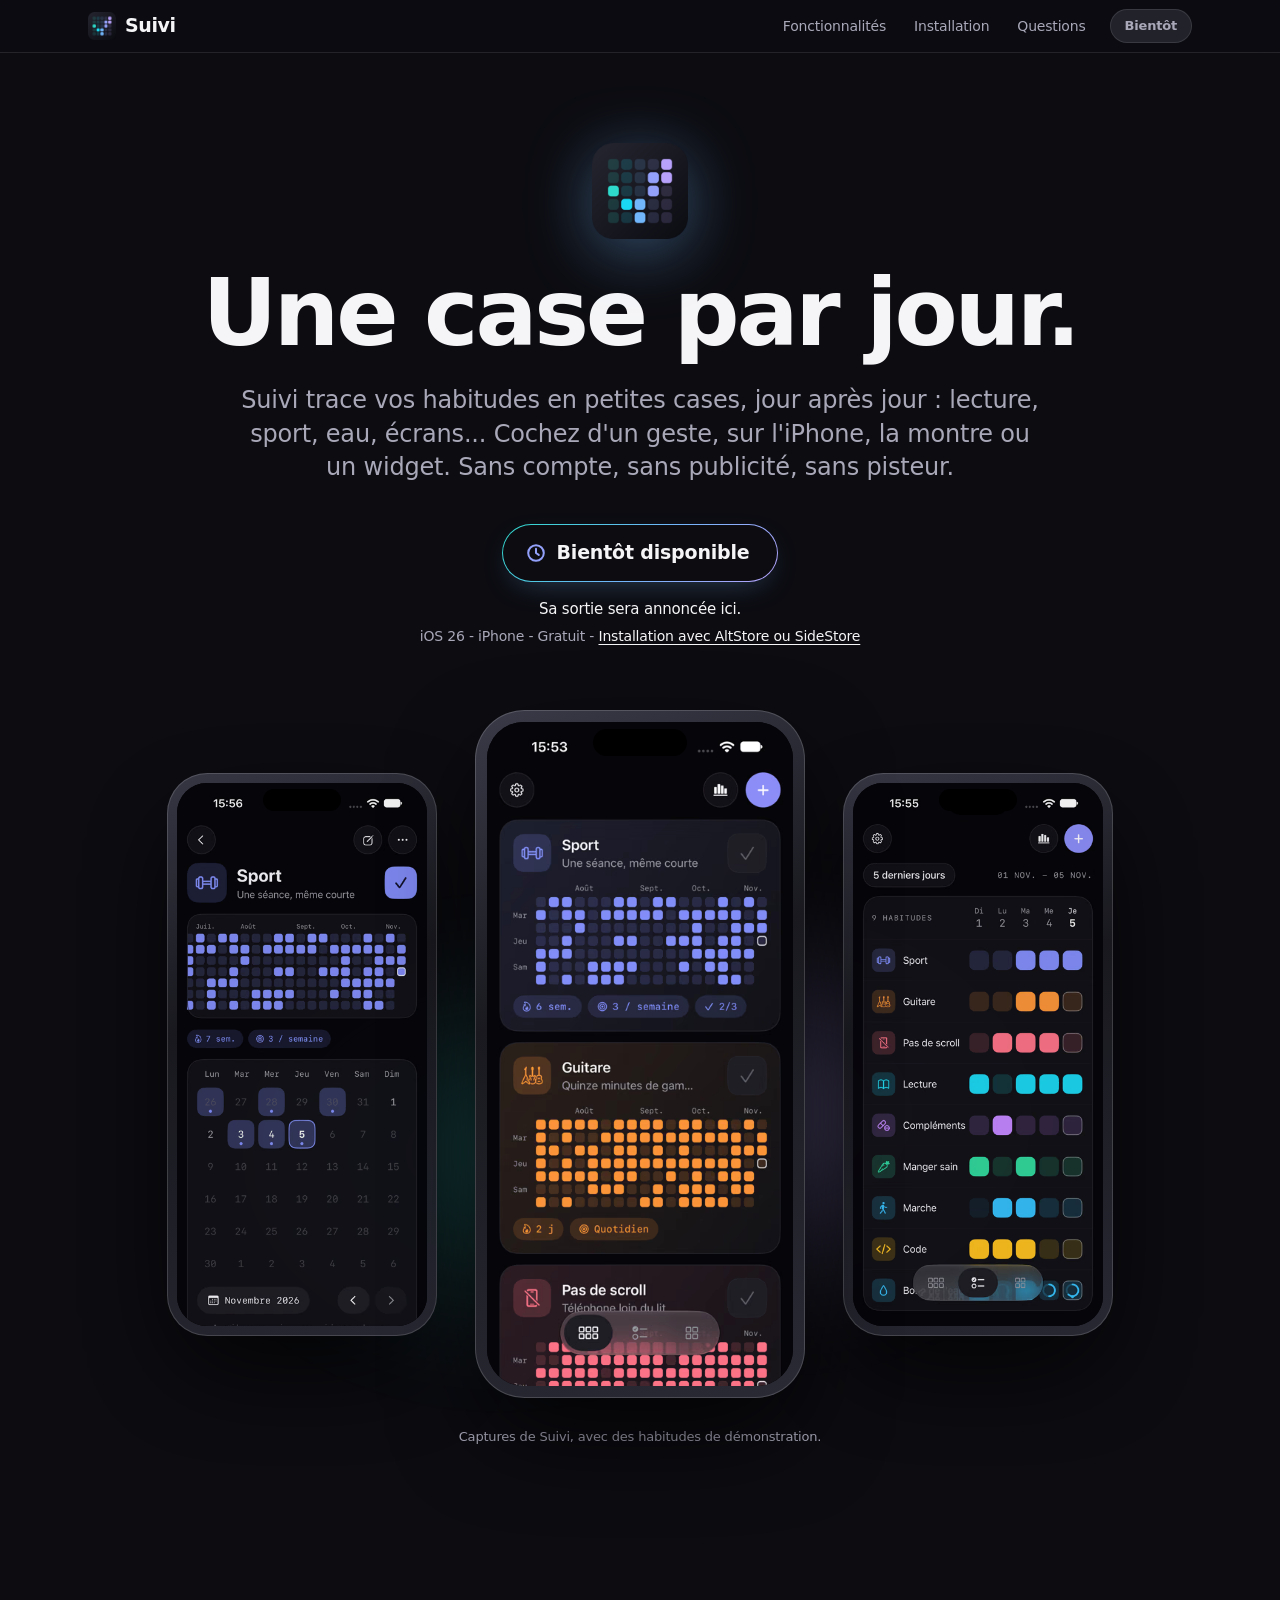
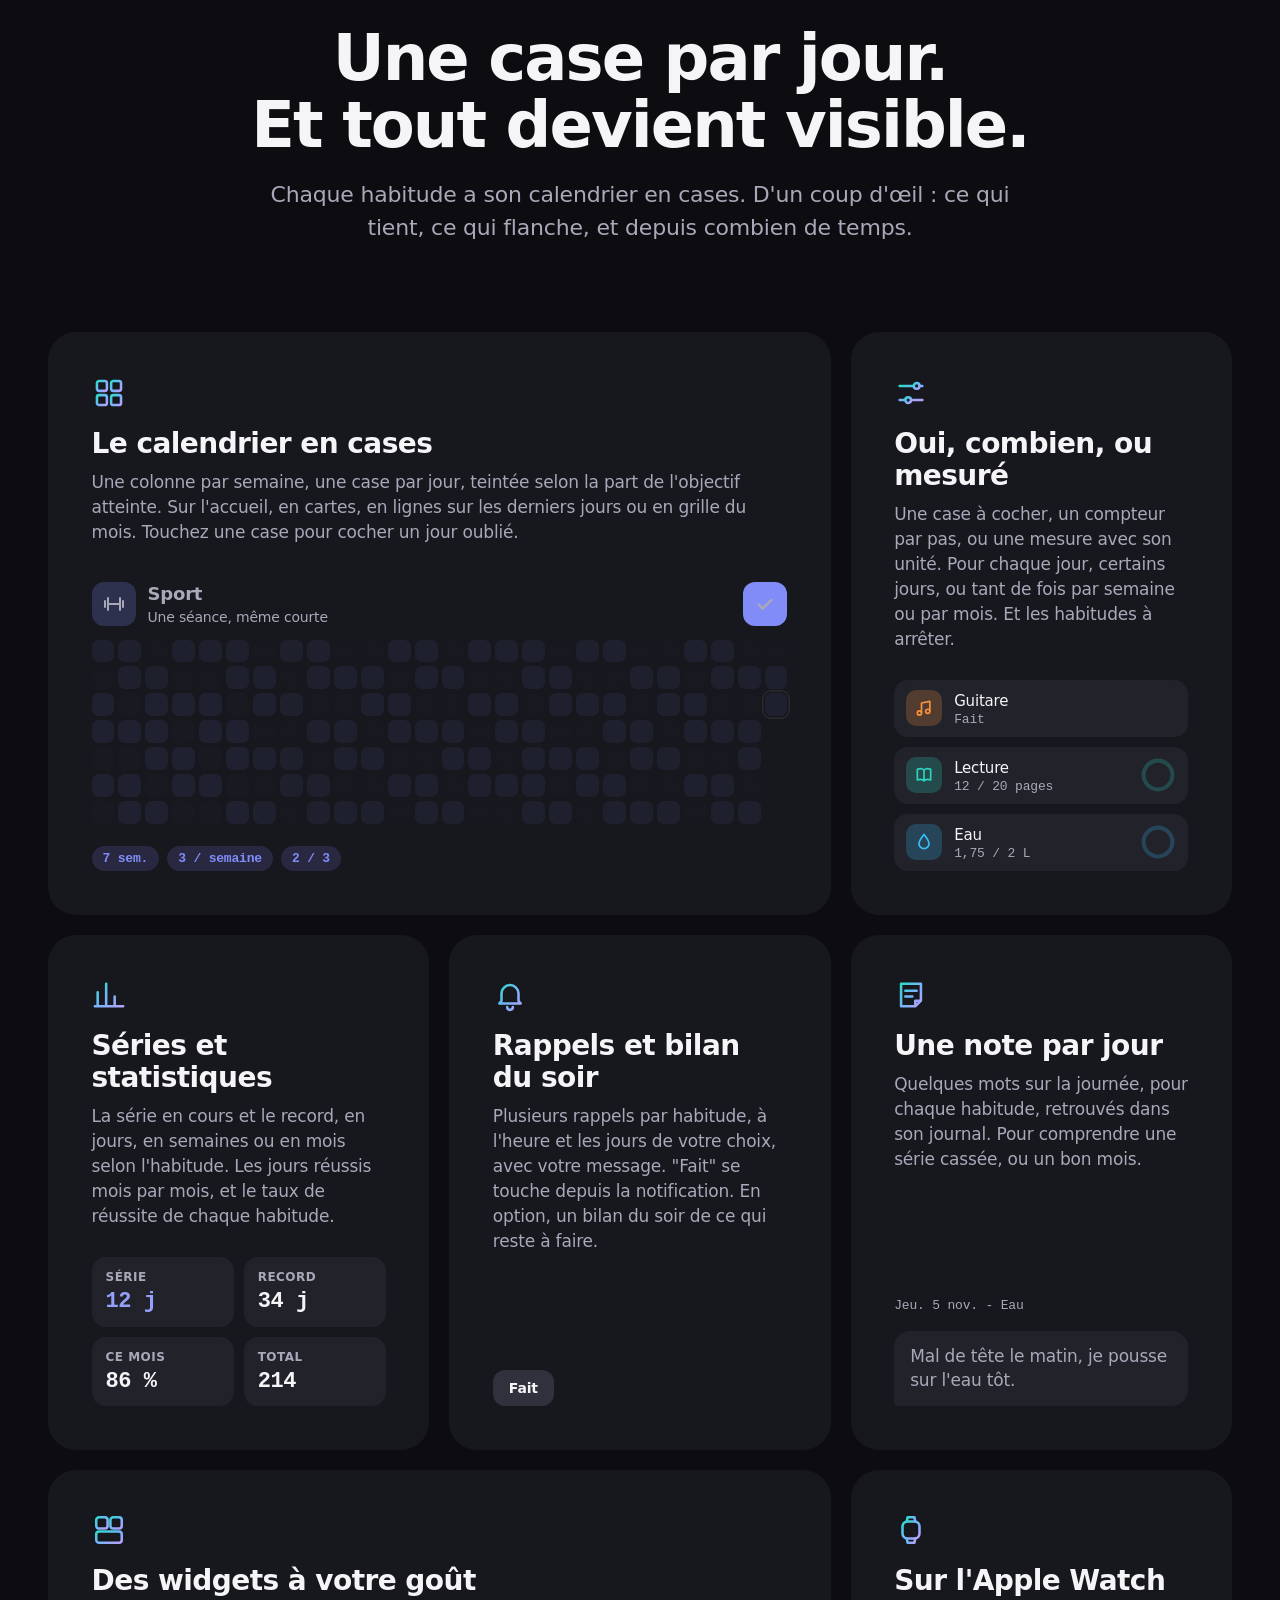
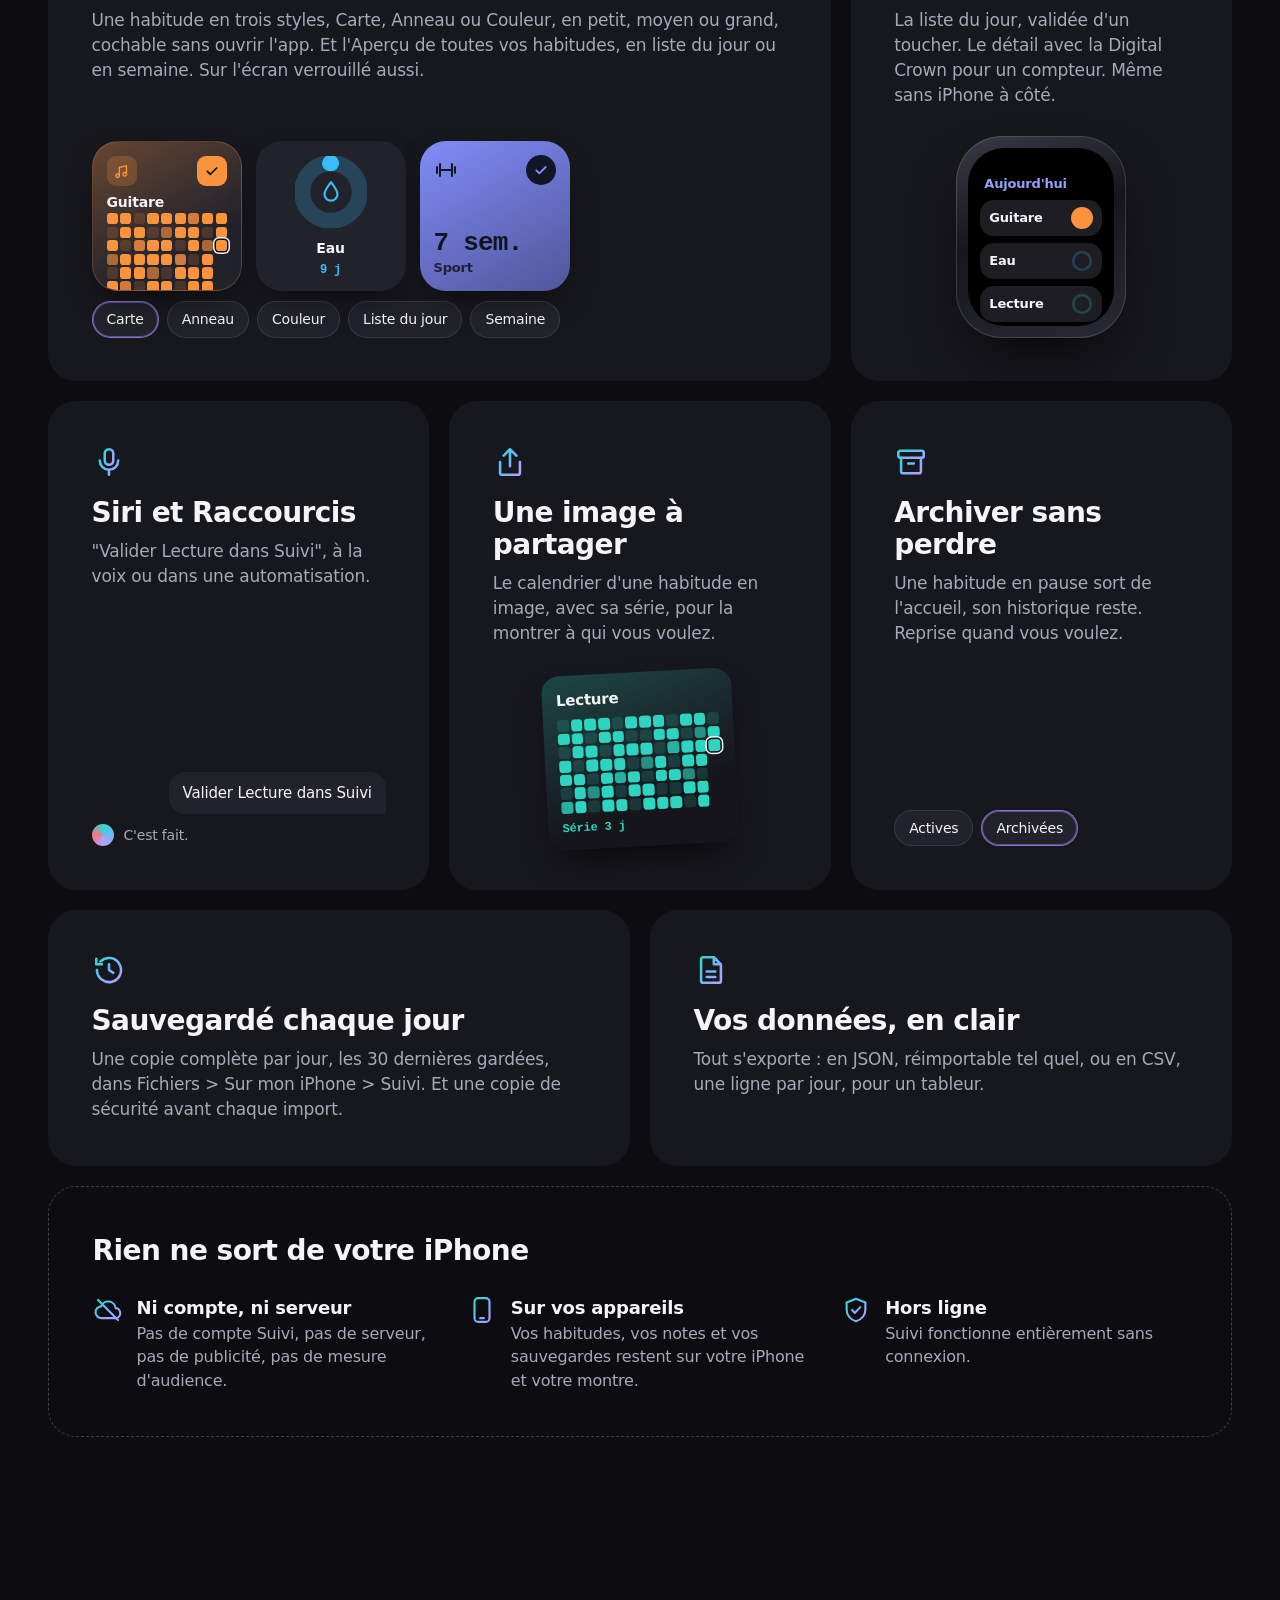
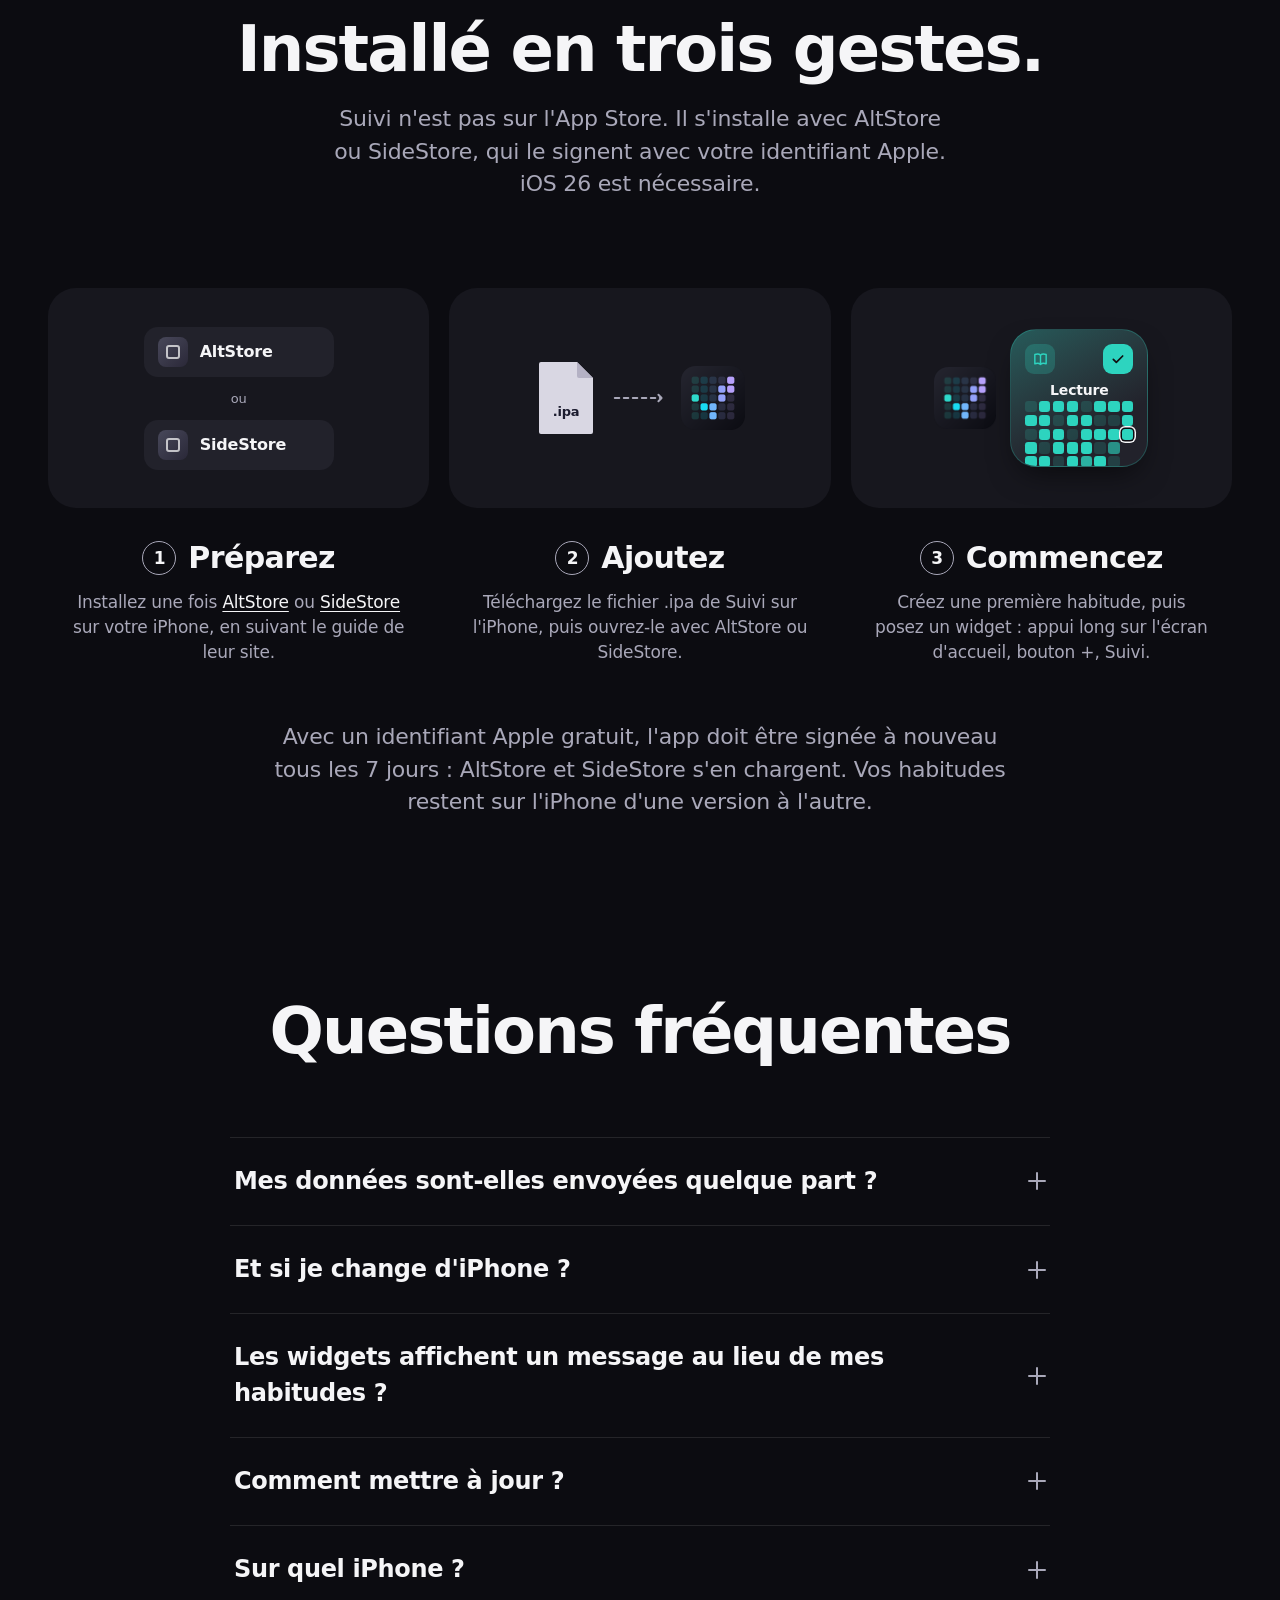
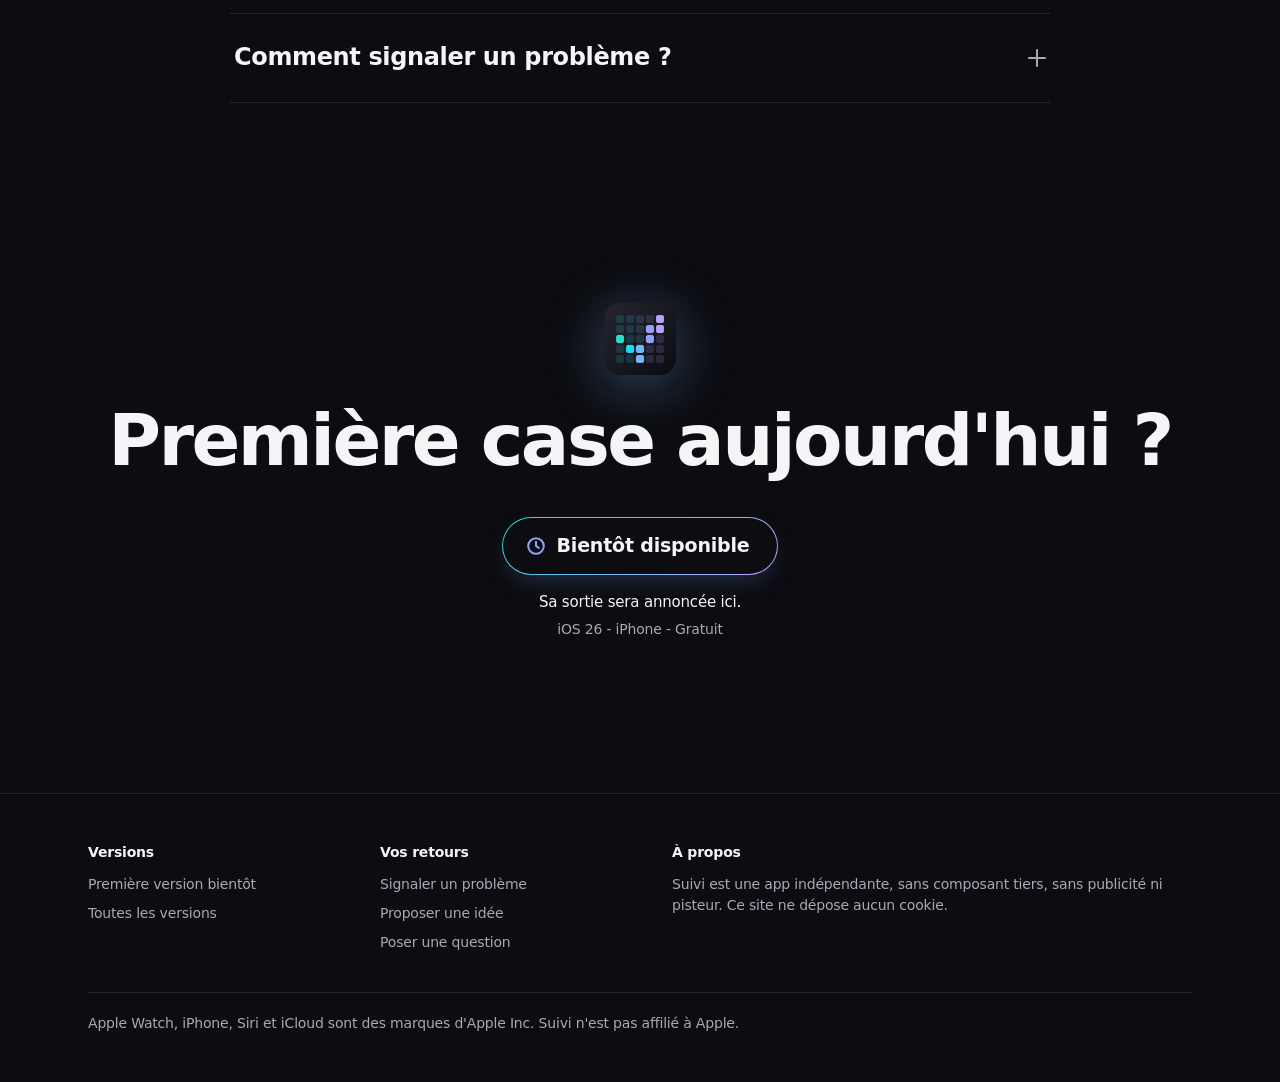
==== commit 67032fa5: "Site: 'Bientot disponible' instead of the download buttons until the first .ipa" ====
--- a/index.html
+++ b/index.html
@@ -25,8 +25,8 @@
   <meta property="og:image:alt" content="Icône de Suivi, une grille de cases colorées sur fond nuit, avec la phrase : Une case par jour. Tout devient visible.">
   <meta name="twitter:card" content="summary_large_image">
 
-  <link rel="stylesheet" href="assets/css/site.css?v=1">
-  <script src="assets/js/site.js?v=1" defer></script>
+  <link rel="stylesheet" href="assets/css/site.css?v=2">
+  <script src="assets/js/site.js?v=2" defer></script>
 </head>
 <body>
   <svg class="svg-defs" aria-hidden="true" focusable="false"><defs><linearGradient id="sv-grad" x1="0" y1="0" x2="1" y2="1"><stop offset="0" stop-color="#2edacb"/><stop offset=".5" stop-color="#71b6fb"/><stop offset="1" stop-color="#b7a1fb"/></linearGradient></defs></svg>
@@ -45,7 +45,7 @@
           <li><a href="#questions">Questions</a></li>
         </ul>
       </nav>
-      <a class="nav-cta js-download" href="https://github.com/FELTRINCyril/Suivi-releases/releases/latest">Télécharger</a>
+      <span class="nav-cta nav-soon">Bientôt</span>
     </div>
   </header>
 
@@ -58,13 +58,12 @@
       <p class="hero-sub">Suivi trace vos habitudes en petites cases, jour après jour : lecture, sport, eau, écrans... Cochez d'un geste, sur l'iPhone, la montre ou un widget. Sans compte, sans publicité, sans pisteur.</p>
 
       <div class="download">
-        <a class="btn btn-primary js-download" href="https://github.com/FELTRINCyril/Suivi-releases/releases/latest">
-          <svg class="btn-icon" viewBox="0 0 24 24" aria-hidden="true"><path d="M12 4v11m0 0-4.5-4.5M12 15l4.5-4.5M5 19h14"/></svg>
-          Télécharger pour iPhone
-        </a>
-        <p class="download-meta js-download-meta">Dernière version sur GitHub</p>
+        <p class="soon-badge">
+          <svg class="btn-icon" viewBox="0 0 24 24" aria-hidden="true"><circle cx="12" cy="12" r="8.5"/><path d="M12 7.5V12l3 2"/></svg>
+          Bientôt disponible
+        </p>
+        <p class="download-meta">Sa sortie sera annoncée ici.</p>
         <p class="download-req">iOS 26 - iPhone - Gratuit - <a href="#installation">Installation avec AltStore ou SideStore</a></p>
-        <p class="platform-note js-platform-note" hidden></p>
       </div>
     </section>
 
@@ -389,13 +388,12 @@
       <img src="assets/img/suivi-icon.png" alt="" width="72" height="72" loading="lazy">
       <h2 id="titre-final">Première case <span class="nw">aujourd'hui ?</span></h2>
       <div class="download">
-        <a class="btn btn-primary js-download" href="https://github.com/FELTRINCyril/Suivi-releases/releases/latest">
-          <svg class="btn-icon" viewBox="0 0 24 24" aria-hidden="true"><path d="M12 4v11m0 0-4.5-4.5M12 15l4.5-4.5M5 19h14"/></svg>
-          Télécharger pour iPhone
-        </a>
-        <p class="download-meta js-download-meta">Dernière version sur GitHub</p>
+        <p class="soon-badge">
+          <svg class="btn-icon" viewBox="0 0 24 24" aria-hidden="true"><circle cx="12" cy="12" r="8.5"/><path d="M12 7.5V12l3 2"/></svg>
+          Bientôt disponible
+        </p>
+        <p class="download-meta">Sa sortie sera annoncée ici.</p>
         <p class="download-req">iOS 26 - iPhone - Gratuit</p>
-        <p class="platform-note js-platform-note" hidden></p>
       </div>
     </section>
   </main>
@@ -405,11 +403,10 @@
     <div class="footer-inner">
       <div class="footer-cols">
         <div>
-          <h2 class="footer-h">Télécharger</h2>
+          <h2 class="footer-h">Versions</h2>
           <ul>
-            <li><a class="js-download" href="https://github.com/FELTRINCyril/Suivi-releases/releases/latest">Dernière version</a></li>
+            <li><span class="footer-soon">Première version bientôt</span></li>
             <li><a href="versions.html">Toutes les versions</a></li>
-            <li><a class="js-notes" href="versions.html">Notes de version</a></li>
           </ul>
         </div>
         <div>
--- a/assets/css/site.css
+++ b/assets/css/site.css
@@ -179,6 +179,22 @@
   color: var(--text);
   min-height: 1.47em;
 }
+/* "Bientôt disponible": no .ipa published yet, the badge stands where the button will go. */
+.soon-badge {
+  display: inline-flex;
+  align-items: center;
+  gap: 10px;
+  font-size: 19px;
+  font-weight: 600;
+  padding: 14px 28px 14px 22px;
+  border-radius: 999px;
+  border: 1.5px solid transparent;
+  background: linear-gradient(var(--bg), var(--bg)) padding-box, var(--brand) border-box;
+  box-shadow: 0 10px 30px -12px var(--glow);
+}
+.soon-badge .btn-icon { stroke: var(--soft); }
+.nav-soon { background: var(--surface-2); color: var(--text-2); border: 1px solid var(--line); }
+.footer-soon { color: var(--text-2); }
 .download-req { font-size: 14px; color: var(--text-2); text-align: center; }
 .platform-note {
   margin-top: 10px;
